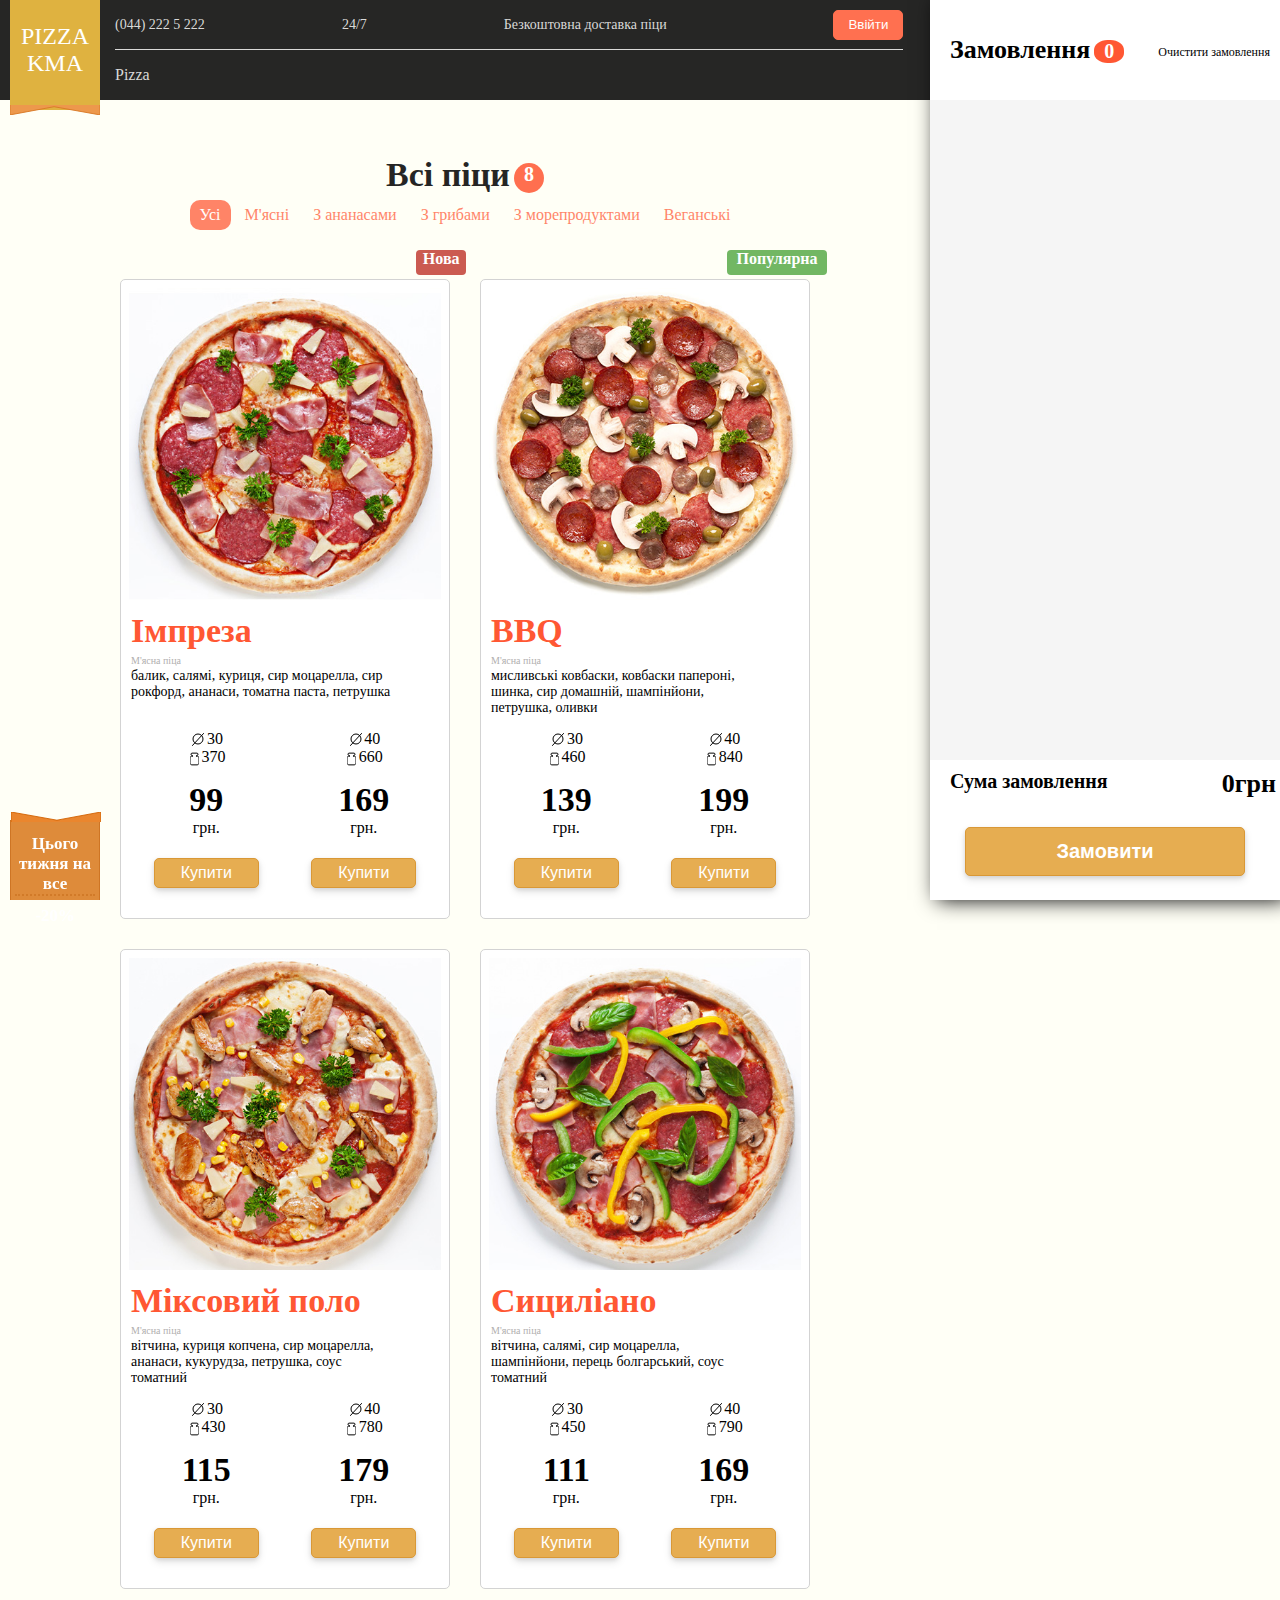
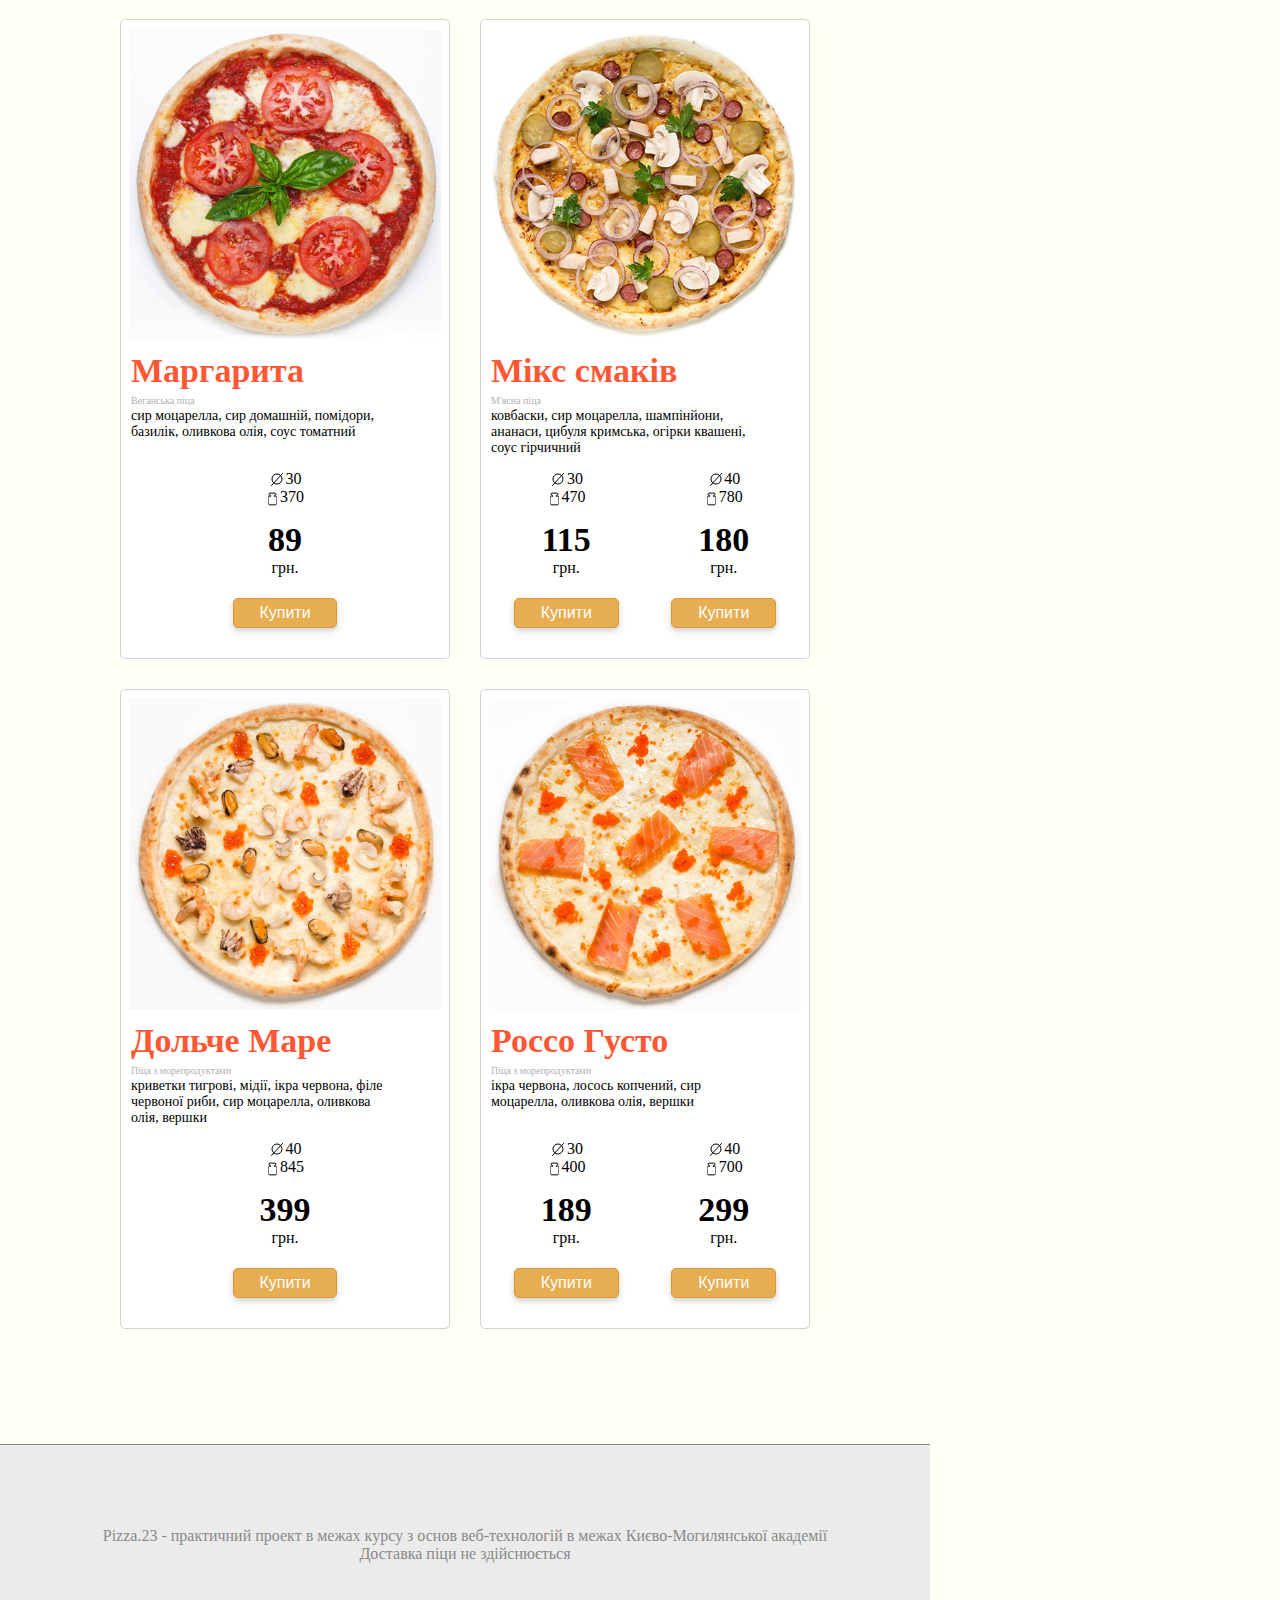
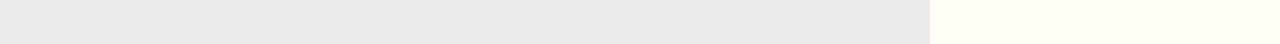
==== Frontend/www/index.html @ df543822 "Fixed few design issues" ====
<!DOCTYPE html>
<html>
<head lang="en">
    <meta charset="UTF-8">
    <meta>
    <title>Pizza</title>
    <link rel="stylesheet" type="text/css" href="main.css">
</head>
<body>
<div class="list">
    <div class="header">
        <div class="delivery-name">
                <span>
                    PIZZA
                </span>
            <span>
                  KMA
                </span>
            <img src="assets/images/discount.svg" class="pizza-hat"/>
        </div>
        <div class="delivery-info">
            <div class="main-info">
            <div class="info-details">
                <span class="phone">
                    (044) 222 5 222
                </span>               
                 <span class="working-hours">24/7</span>
                <span class="delivery-status">
                    Безкоштовна доставка піци
                </span>
            </div>
                <button type="button" class="sign-in">
                        Ввійти
                </button>
            </div>
            <div class="pizza">
                Pizza
            </div>
        </div>
    </div>
    <div class="pizza-filters">
        <span>
            Всі піци<span class="pizzas-amount">8</span>
        </span>
        <div class="filters">
            <span class="all chosen" onclick="filter_pizza(this)">
                Усі
            </span>
            <span class="meat" onclick="filter_pizza(this)">
                М'ясні
            </span>
            <span class="pineapple" onclick="filter_pizza(this)">
                З ананасами
            </span>
            <span class="mushrooms" onclick="filter_pizza(this)">
                З грибами
            </span>
            <span class="seafood" onclick="filter_pizza(this)">
                З морепродуктами
            </span>
            <span class="vegan" onclick="filter_pizza(this)">
                Веганські
            </span>
        </div>
    </div>

    <div class="discount">
        <img src="assets/images/discount.svg" class="discount-hat">
        <div class="advert">
            <span>Цього тижня на все</span>
            <label>-20%</label>
        </div>
    </div>

</div>
<div class="cart">
    <div class="cart-title">
        <span>Замовлення<span>0</span></span>
        <label class="clear-order" onclick="clear_orders()">Очистити замовлення</label>
    </div>
    <div class="order-list">

    </div>
    <div class="buy-section">
        <div class="order-sum">
            <span>Сума замовлення</span>
            <label class="sum">0грн</label>
        </div>
        <div class="order-section">
            <button type="button" class="ordering" onclick="openLink()">
                Замовити
            </button>
        </div>
    </div>
</div>
<script src="script.js"></script>
</body>
</html>
---- Frontend/www/main.css ----
body{
    background-color: #fffff6;
    justify-content: space-between;
    display: flex;
    flex-direction: row;
    font-family: Calibri, serif;
    flex-wrap: wrap;
    box-sizing: border-box;
    margin: 0;
}
.header{
    min-width: 300px;
    position: fixed;
    top:0px;
    left: 0;
    display: flex;
    box-sizing: border-box;
    height: 100px;
    width:calc(100% - 350px);
    background-color: black;
    opacity: 85%;
    z-index:3;
}
.delivery-info{
    display: flex;
    flex-direction: column;
    box-sizing: border-box;
    height: 100%;
    width: 88%;
    padding-left: 15px;
    padding-right: 15px;
}
.delivery-info .sign-in{
    display: flex;
    float:right;
}
.info-details{
    align-items: center;
    display: flex;
    justify-content: space-between;
    width: 70%;
    height: 100%;
    color: lightgrey;
    font-size: 14px;
}
.delivery-name{
    min-width: 90px;
    width: 90px;
    height: 110%;
    background-color: #DAA520;
    margin-left: 10px;
    display: flex;
    flex-direction: column;
    justify-content: center;
}
.delivery-name span{
    justify-content: center;
    display: flex;
    color: white;
    font-size: 24px;
}
.pizza-hat{
    margin:0;
    width: 90px;
    min-width: 90px;
    position:relative;
    bottom:-28px;
    transform: rotate(180deg);
}

.main-info{
    align-items: center;
    justify-content: space-between;
    display: flex;
    width: 100%;
    box-sizing: border-box;
    height:50%;
    border-bottom: 1.5px solid lightgrey ;
}
.sign-in{
    width: 70px;
    height:30px;
    color: white;
    background-color: #FF5733;
    border: 1px solid #FF5733;
    border-radius: 5px;
    display: flex;
    align-items: center;
    justify-content: center;
}
.pizza{
    height: 50%;
    align-items: center;
    display: flex;
    color: lightgrey;
}
.cart{
    display: block;
    box-sizing: border-box;
    height: 100%;
    width: 350px;
    position: fixed;
    top:0;
    right: 0;
    background-color: #f5f5f5;
    z-index: 3;
}
.list{
    min-width: 350px;
    position: absolute;
    top:150px;
    display: flex;
    flex-wrap: wrap;
    justify-content: center;
    box-sizing: border-box;
    width:calc(100% - 350px);
    height: fit-content;
    background-color: #fffff6;
    overflow: visible;
}
.pizza-filters{
    display: flex;
    flex-direction: column;
    box-sizing: border-box;
    height: fit-content;
    width:100%;
    opacity: 85%;
    align-items: center;
    justify-content: center;
    margin-bottom: 30px;
    font-size: 34px;
    font-weight: bold;
}
.pizza-filters span{
    display: flex;
    text-align: center;
    justify-content: center;
    align-items: center;
    margin-top: 6px;
}
.pizza-filters .pizzas-amount{
    margin-left:4px;
    font-size: 20px;
    font-weight: bold;
    color: white;
    background-color: #FF5733;
    border-radius: 50%;
    display: inline-block;
    text-align: center;
    width:30px;
    height: 30px;
}
.filters{
    color: #FF5733;
    align-items: center;
    display: flex;
    flex-wrap: wrap;
    box-sizing: border-box;
    height: 30px;
    width:100%;
    opacity: 85%;
    justify-content: center;
    font-size: 16px;
    font-weight: lighter;
    margin-bottom: 10px;
}
.filters span{
    height: 100%;
    box-sizing: border-box;
    padding: 10px;
    margin-left: 2px;
    margin-right: 2px;
    border-radius:10px;
}
.filters .chosen{
    background-color: #FF5733;
    color:white;
}
.pizza-item{
    margin:15px;
    border-radius: 5px;
    border: 0.5px solid lightgrey;
    display: inline-block;
    box-sizing: border-box;
    min-width: 330px;
    width:330px;
    height: 640px;
    background-color: #ffffff;
    z-index: 1;
    overflow: visible;
}
img{
    width: 95%;
    margin: 2.5%;
}
.name, .pizza-type, .ingredients{
    margin-left: 10px;
}
.name{
    font-weight: bold;
    display: block;
    color:#FF5733;
    font-size: 34px;
}
.pizza-type{
    color:#b1afaf;
    font-size:10px;
}
.ingredients{
    height:52px;
    display: block;
    margin-top: 0;
    font-size:14px;
    width:80%;
}
.size-info{
    margin-top: 10px;
    display: flex;
    justify-content: space-between;
    margin-left: 10%;
    margin-right: 10%;
}
.single{
    justify-content: center;
}
.size-l, .size-s{
    width: 40%;
    height: fit-content;
    display: flex;
    flex-direction: column;
    flex-wrap: wrap;
    justify-content: center;
}
.size-s img, .size-l img{
    width: fit-content;
    display: inline;
}
.size, .weight{
    width: 100%;
    display: flex;
    justify-content: center;
}
.price b{
    margin-top:15px;
    font-size: 34px;
    display: block;
}
.price{
    display: flex;
    justify-content: center;
}
.size-s span, .size-l span{
    display: flex;
    justify-content: center;
}
.size-l button, .size-s button{
    width: 100%;
    background-color: #e6ad51;
    border: 1px solid #d99836;
    border-radius: 5px;
    height: 30px;
    color: white;
    font-size: 16px;
    margin-top:20%;
}
.discount{
    position: fixed;
    width: 90px;
    height: 80px;
    background-color: #DE8B3A;
    left: 10px;
    bottom:0;
    display: flex;
    flex-direction: column;
    padding-left: 4px;
    padding-right: 4px;
    box-sizing: border-box;
    border-right: 1px solid #CE7524;
    border-left: 1px solid #CE7524;
    transition: all 1s ease;
    z-index:2;
}
.order-list{
    height: 360px;
    overflow-x: hidden;
    overflow-y: auto;

}
.discount:hover{
    height: 120px;
}
.discount-hat{
    width: 90px;
    position:relative;
    bottom:10px;
    left:-6.5px;
}
.discount span{
    border-bottom: 2px dotted #D17A28;
}
.discount .advert{
    text-align: center;
    display: flex;
    flex-direction: column;
    color: white;
    font-size: 17px;
    font-weight: bold;
}
.discount label{
    margin-top:10px;
}
.cart{
    box-sizing: border-box;
    box-shadow: 7px 0 20px black;
}
.cart-title{
    background-color: white;
    display: flex;
    align-items: center;
    height: 100px;
    font-size: 12px;
}
.cart .cart-title span{
    font-size:26px;
    font-weight: bold;
    margin-left: 20px;
}
.cart .cart-title span span{
    margin-left:4px;
    font-size: 20px;
    font-weight: bold;
    color: white;
    background-color: #FF5733;
    border-radius: 45%;
    display: inline-block;
    text-align: center;
    width:30px;
}
.cart .cart-title .clear-order{
    padding-top: 5px;
    padding-right: 10px;
    position: absolute;
    right:0;
}
.clear-order:hover{
    text-decoration: underline;
    color: blue;
    cursor: pointer;
}
.meat:hover, .pineapple:hover, .mushrooms:hover, .seafood:hover, .vegan:hover, .all:hover{
    cursor: pointer;
    text-decoration: underline;
}
.size-l button:hover, .size-s button:hover{
   background-color:  #a67932;
    border: 1px solid #a67932;
    cursor: pointer;
}
.ordering:hover{
    background-color:  #a67932;
    border: 1px solid #a67932;
    cursor: pointer;

}
.ordered-item{
    display: flex;
    flex-direction: row;
    height:120px;
    border-bottom: 1px solid lightgrey;
    box-sizing: border-box;
    padding-top: 10px;
    padding-bottom: 10px;
    padding-left: 10px;
}

.details{
    display: inline;
    width: 80%;
    height: 80%;
}
.order-info{
    margin-top: 15px;
    width: 30%;
    display: flex;
    justify-content: space-between;
}
.pizza-name{
    height:30%;
    display: block;
    font-size: 24px;
    color:#FF5733;
}
.ordered-item .details .size, .ordered-item .details .weight{
    display: inline;
}
.ordered-item img{
    margin: 0;
    width: 10px;
}
.control-panel{
    font-weight: bold;
    margin-top: 5px;
    height:45%;
    display: flex;
    align-items: center;
    justify-content: space-between;
}
.amount-control{
    display: flex;
    align-items: center;
}
.control-panel button{
    width: 30px;
    height: 30px;
    border-radius: 50%;
    color: white;
    font-weight: bold;
}
.control-panel .plus{
    margin-left: 7px;
    background-color: #22BA46;
    border: 1px solid #22BA46;
}
.control-panel .plus:hover{
    background-color: #21A340;
    cursor: pointer;
}
.control-panel .minus{
    margin-right: 7px;
    background-color:#DB2828;
    border: 1px solid #DB2828;
}
.disabled{
    opacity: 0.8;
    pointer-events: none;
}
.control-panel .minus:hover{
    background-color: #BF2728;
    cursor: pointer;

}
.control-panel .delete{
    color: #FF5733;
    background-color: #e3e3e3;
    border: 1px solid #e3e3e3;
}
.control-panel .delete:hover{
     background-color: #CFCFD0;
    cursor: pointer;
}

.order-picture{
    display: flex;
    align-items: center;
    width: 74px;
}
.order-picture img{
    position: relative;
    right:-50%;
    width:130%;
}
.buy-section{
    width: 100%;
    height: 140px;
    position: absolute;
    bottom: 0;
    background-color: white;
    display: flex;
    flex-direction: column;
}
.cart .order-sum span{
    font-size:20px;
    font-weight: bold;
    margin-left: 20px;
}
.cart .buy-section .sum{
    padding-top: 5px;
    position: absolute;
    right:0;
    padding-right: 4px;
    font-size: 26px;
    font-weight: bold;
}
.order-sum{
    height: 30%;
    display: flex;
    align-items: center;
}
.cart .buy-section .order-section{
    height: 70%;
    display: flex;
    justify-content: center;
    align-items: center;
}
.ordering{
    color: white;
    font-weight: bold;
    font-size: 20px;
    width: 80%;
    height: 50%;
    border-radius: 5px;
    background-color: #e6ad51;
    border: 1px solid #d99836;
}
@media(max-width: 800px) {
    .delivery-info .main-info .info-details .working-hours{
        display: none;
    }
    .sign-in{
        float: left;
    }

}
@media(max-width: 1000px) {
    .delivery-info .main-info .info-details .delivery-status{
        display: none;
    }
}
.new{
    height: 25px;
    width: 50px;
    position: relative;
    left: 90%;
    bottom: 100%;
    background-color: #cb5b51;
    color: white;
    font-weight: bold;
    font-size: 16px;
    border-radius: 4px;
    display: flex;
    justify-content: center;
}
.popular{
    height: 25px;
    width: 100px;
    position: relative;
    right: -75%;
    top: -100%;
    background-color: #72b763;
    color: white;
    font-weight: bold;
    font-size: 16px;
    border-radius: 4px;
    display: flex;
    justify-content: center;
}
.footer{
    color: #898989;
    position: relative;
    left: 0;
    bottom: 0;
    width: 100%;
    display: flex;
    flex-direction: column;
    box-sizing: border-box;
    justify-content: center;
    text-align: center;
    height: 200px;
    margin-top:100px;
    background-color: #ebebeb;
    border-top: 1px solid #898989;
}
.footer span{
    display: block;
}
@media(max-width: 730px) {

    .ordered-item .details .size{
        width: 50px;
    }
    .body{
        display: none;
    }
    .cart{
        position: relative;
        bottom: 0;
        width: 100%;
        margin-left: 0;
        min-width: 350px;
        z-index: 1;
        box-shadow: none;
        margin-top: 100px;
    }

    .header{
        width: 100%;
    }

    .list{
        justify-content: center;
        position: absolute;
        width: 100%;
        top: 800px;
    }
    .buy-section{
        position: relative;
        bottom:0;
    }

}
button {
    box-shadow: 0 4px 8px rgba(0,0,0,0.1), 0 2px 4px rgba(0,0,0,0.1);
    border: none;
    border-radius: 4px;
    transition: all 0.3s ease;
}

button:hover {
    box-shadow: 0 8px 16px rgba(0,0,0,0.2), 0 4px 8px rgba(0,0,0,0.2);
    transform: translateY(-2px);
}
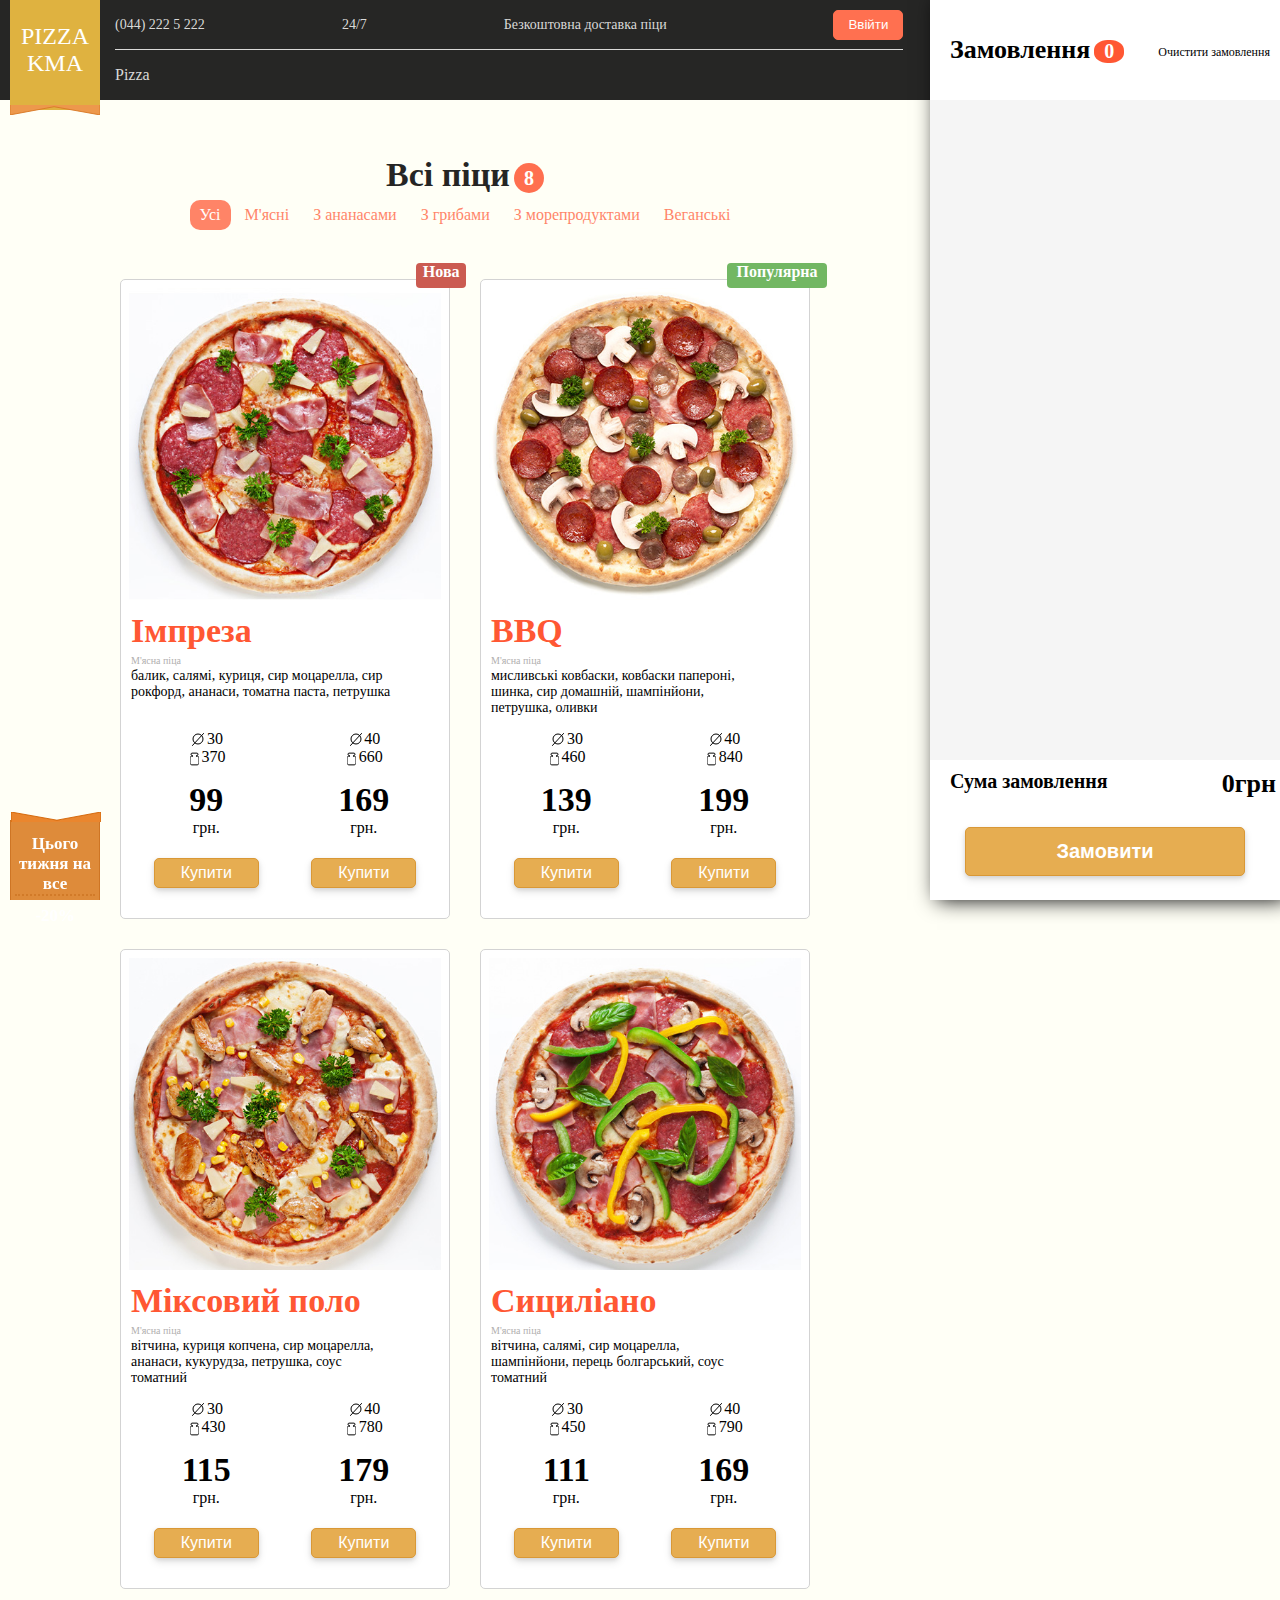
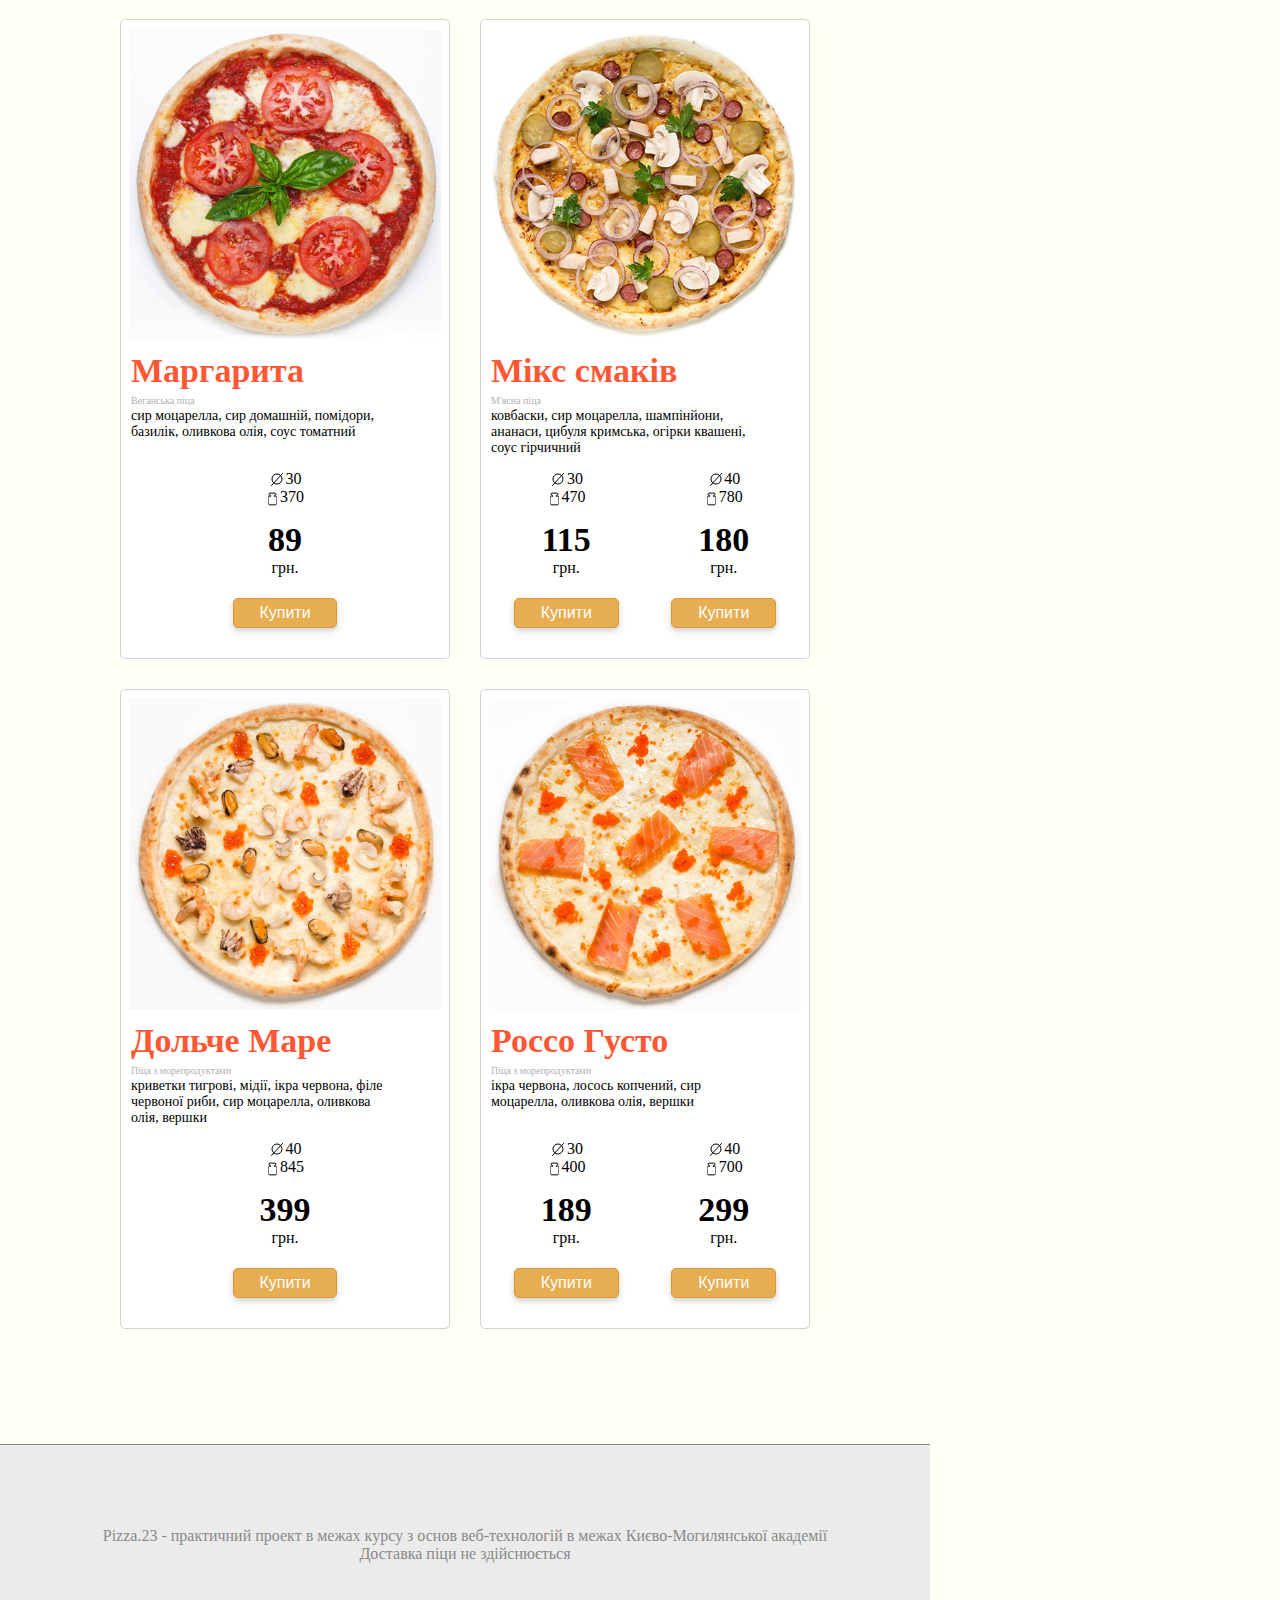
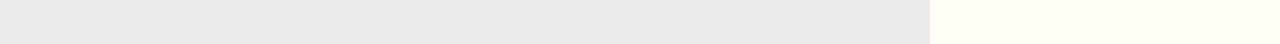
==== commit a8f8dd71: "Trying to split into separate files" ====
--- a/Frontend/www/index.html
+++ b/Frontend/www/index.html
@@ -93,6 +93,6 @@
         </div>
     </div>
 </div>
-<script src="script.js"></script>
+<script src="assets/js/script.js"></script>
 </body>
 </html>
--- a/Frontend/www/main.css
+++ b/Frontend/www/main.css
@@ -18,7 +18,7 @@
     height: 100px;
     width:calc(100% - 350px);
     background-color: black;
-    opacity: 85%;
+    opacity: 85%;/* This makes the top bar semi-transparent */
     z-index:3;
 }
 .delivery-info{
@@ -139,15 +139,17 @@
     margin-top: 6px;
 }
 .pizza-filters .pizzas-amount{
-    margin-left:4px;
+    margin-left: 4px;
     font-size: 20px;
     font-weight: bold;
     color: white;
     background-color: #FF5733;
     border-radius: 50%;
-    display: inline-block;
+    display: inline-flex;
+    justify-content: center;
+    align-items: center;
     text-align: center;
-    width:30px;
+    width: 30px;
     height: 30px;
 }
 .filters{
@@ -521,7 +523,7 @@
     width: 50px;
     position: relative;
     left: 90%;
-    bottom: 100%;
+    bottom: 98%;
     background-color: #cb5b51;
     color: white;
     font-weight: bold;
@@ -529,13 +531,14 @@
     border-radius: 4px;
     display: flex;
     justify-content: center;
+    z-index: 1;
 }
 .popular{
     height: 25px;
     width: 100px;
     position: relative;
     right: -75%;
-    top: -100%;
+    top: -98%;
     background-color: #72b763;
     color: white;
     font-weight: bold;
@@ -543,6 +546,7 @@
     border-radius: 4px;
     display: flex;
     justify-content: center;
+    z-index: 1;
 }
 .footer{
     color: #898989;
@@ -563,6 +567,7 @@
 .footer span{
     display: block;
 }
+
 @media(max-width: 730px) {
 
     .ordered-item .details .size{
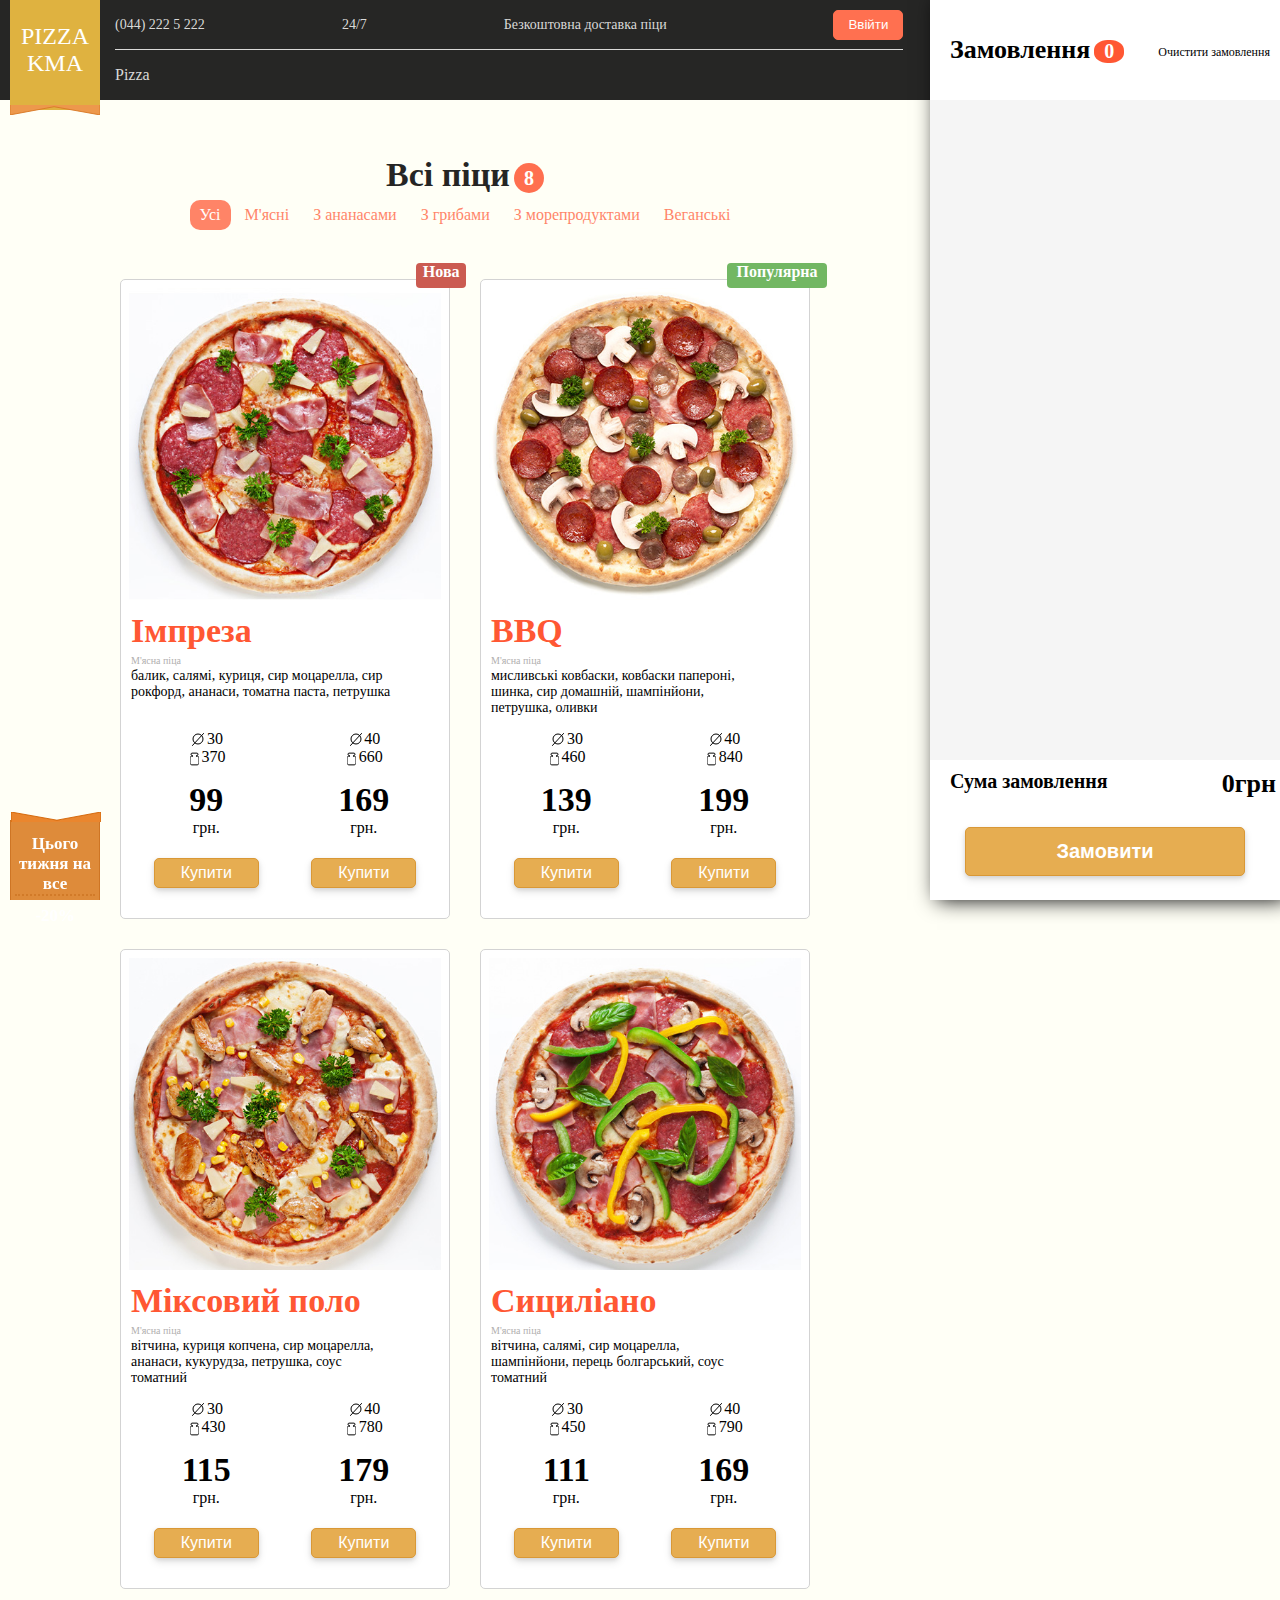
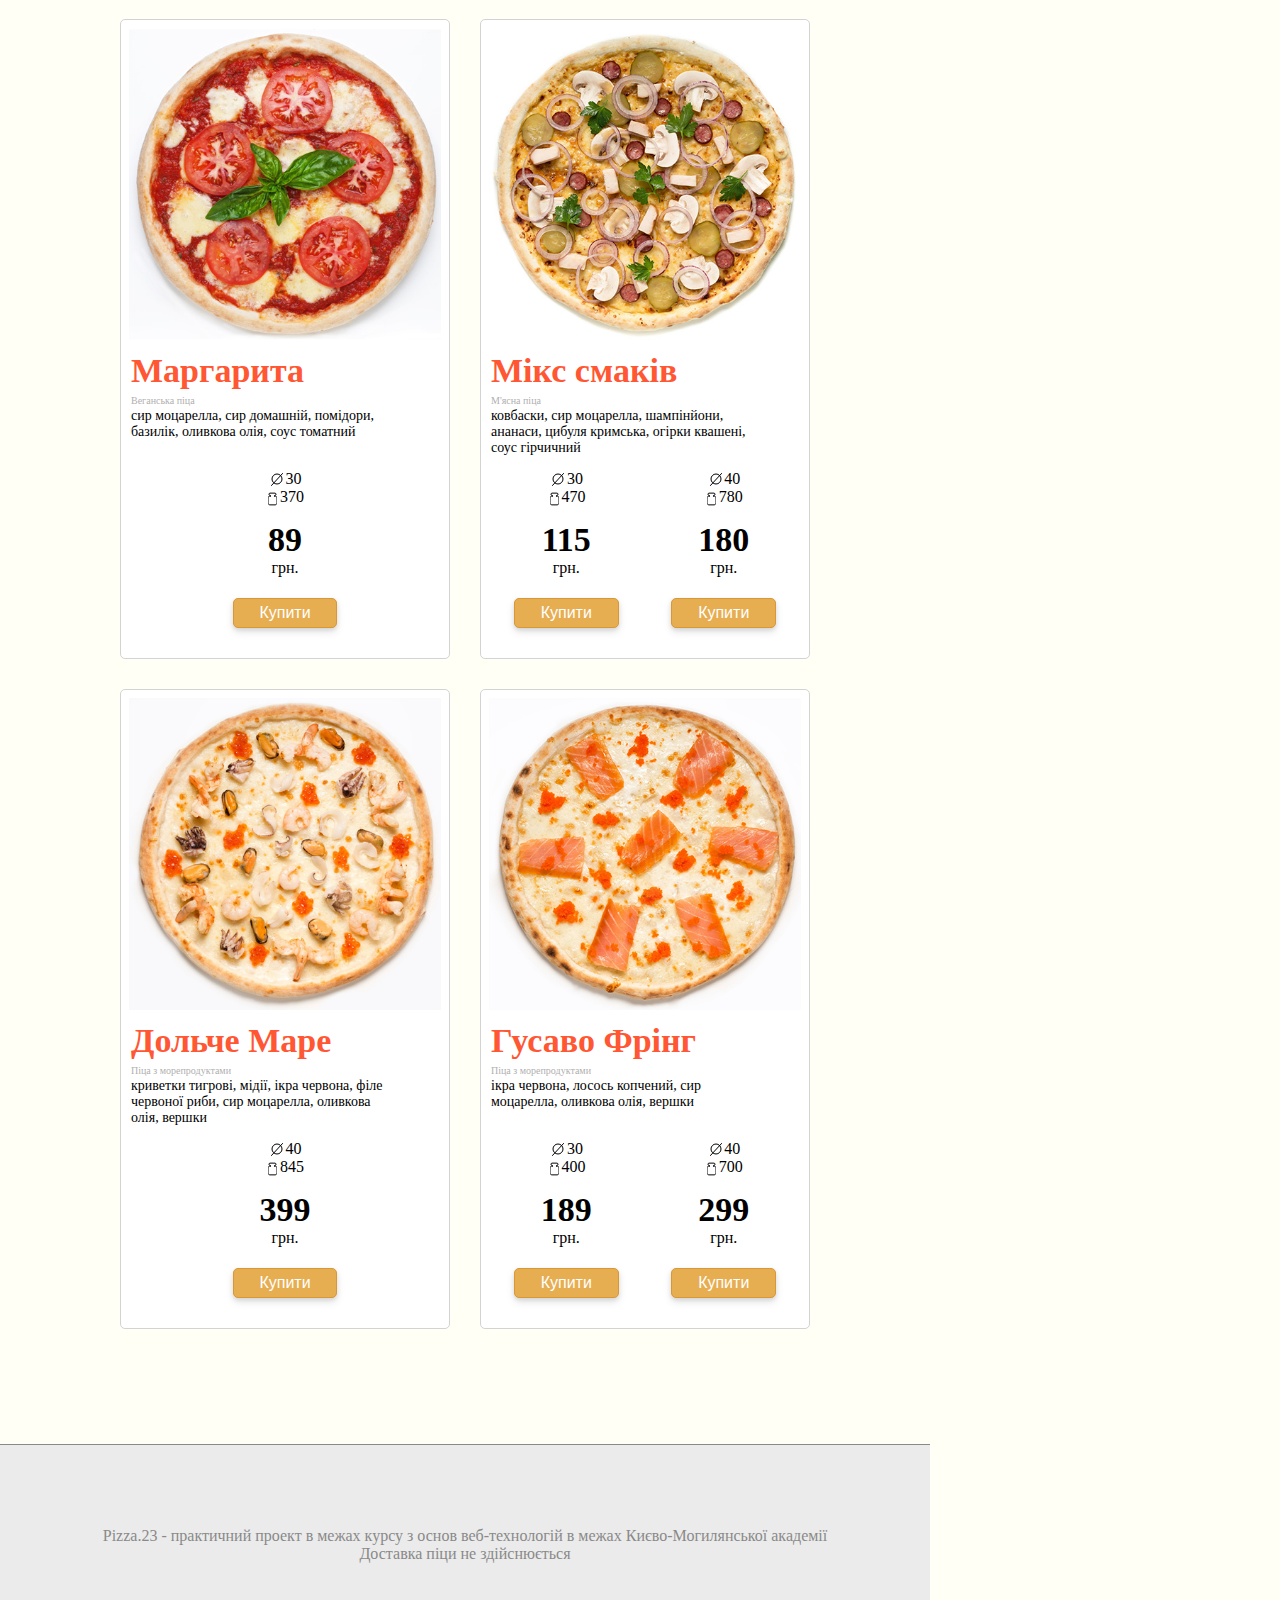
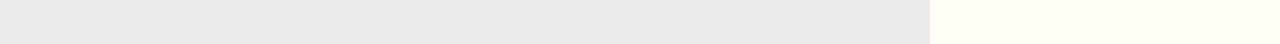
==== commit 5584633b: "Extracted pizza_info into separate file" ====
--- a/Frontend/www/index.html
+++ b/Frontend/www/index.html
@@ -93,6 +93,6 @@
         </div>
     </div>
 </div>
-<script src="assets/js/script.js"></script>
+<script type="module" src="assets/js/script.js"></script>
 </body>
 </html>
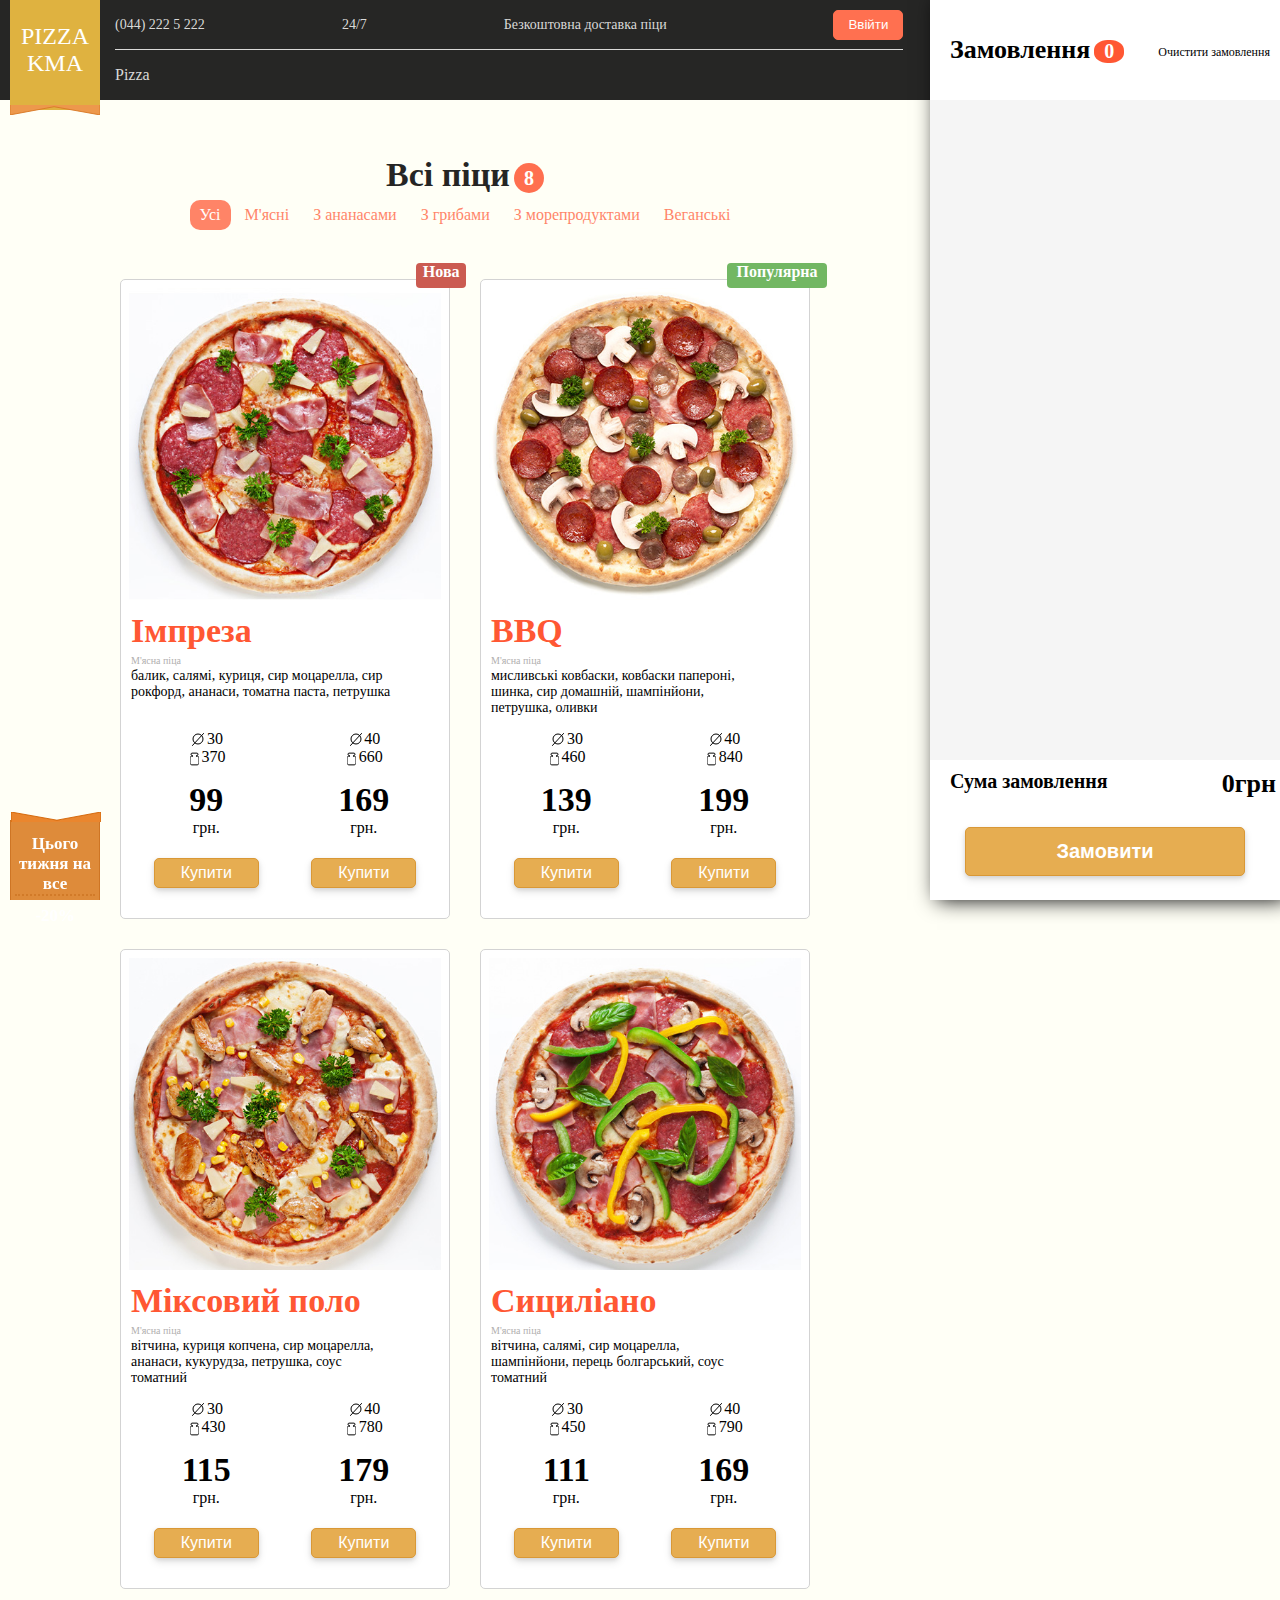
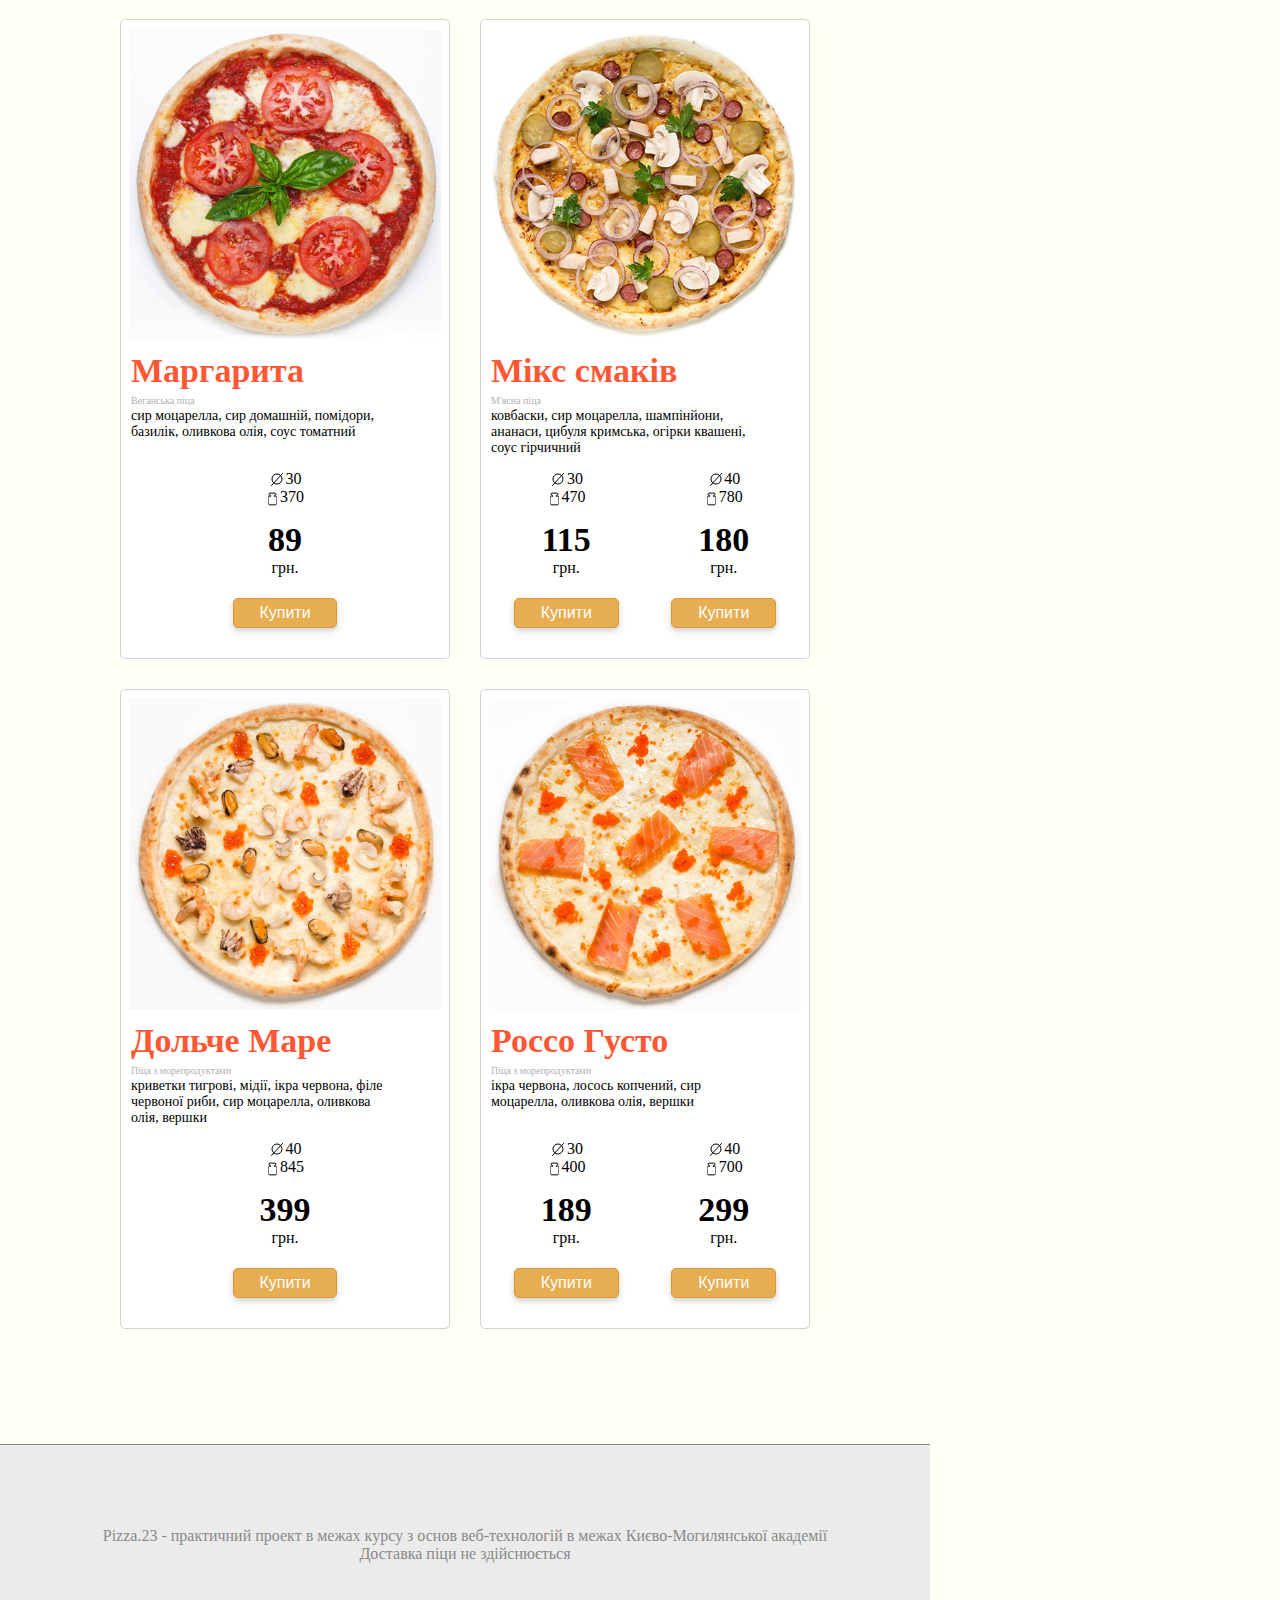
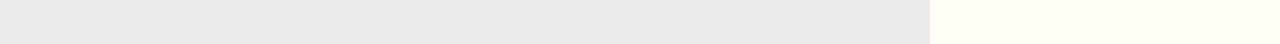
==== commit 976f4f55: "Removed separate files extraction" ====
--- a/Frontend/www/index.html
+++ b/Frontend/www/index.html
@@ -93,6 +93,6 @@
         </div>
     </div>
 </div>
-<script type="module" src="assets/js/script.js"></script>
+<script src="assets/js/script.js"></script>
 </body>
 </html>
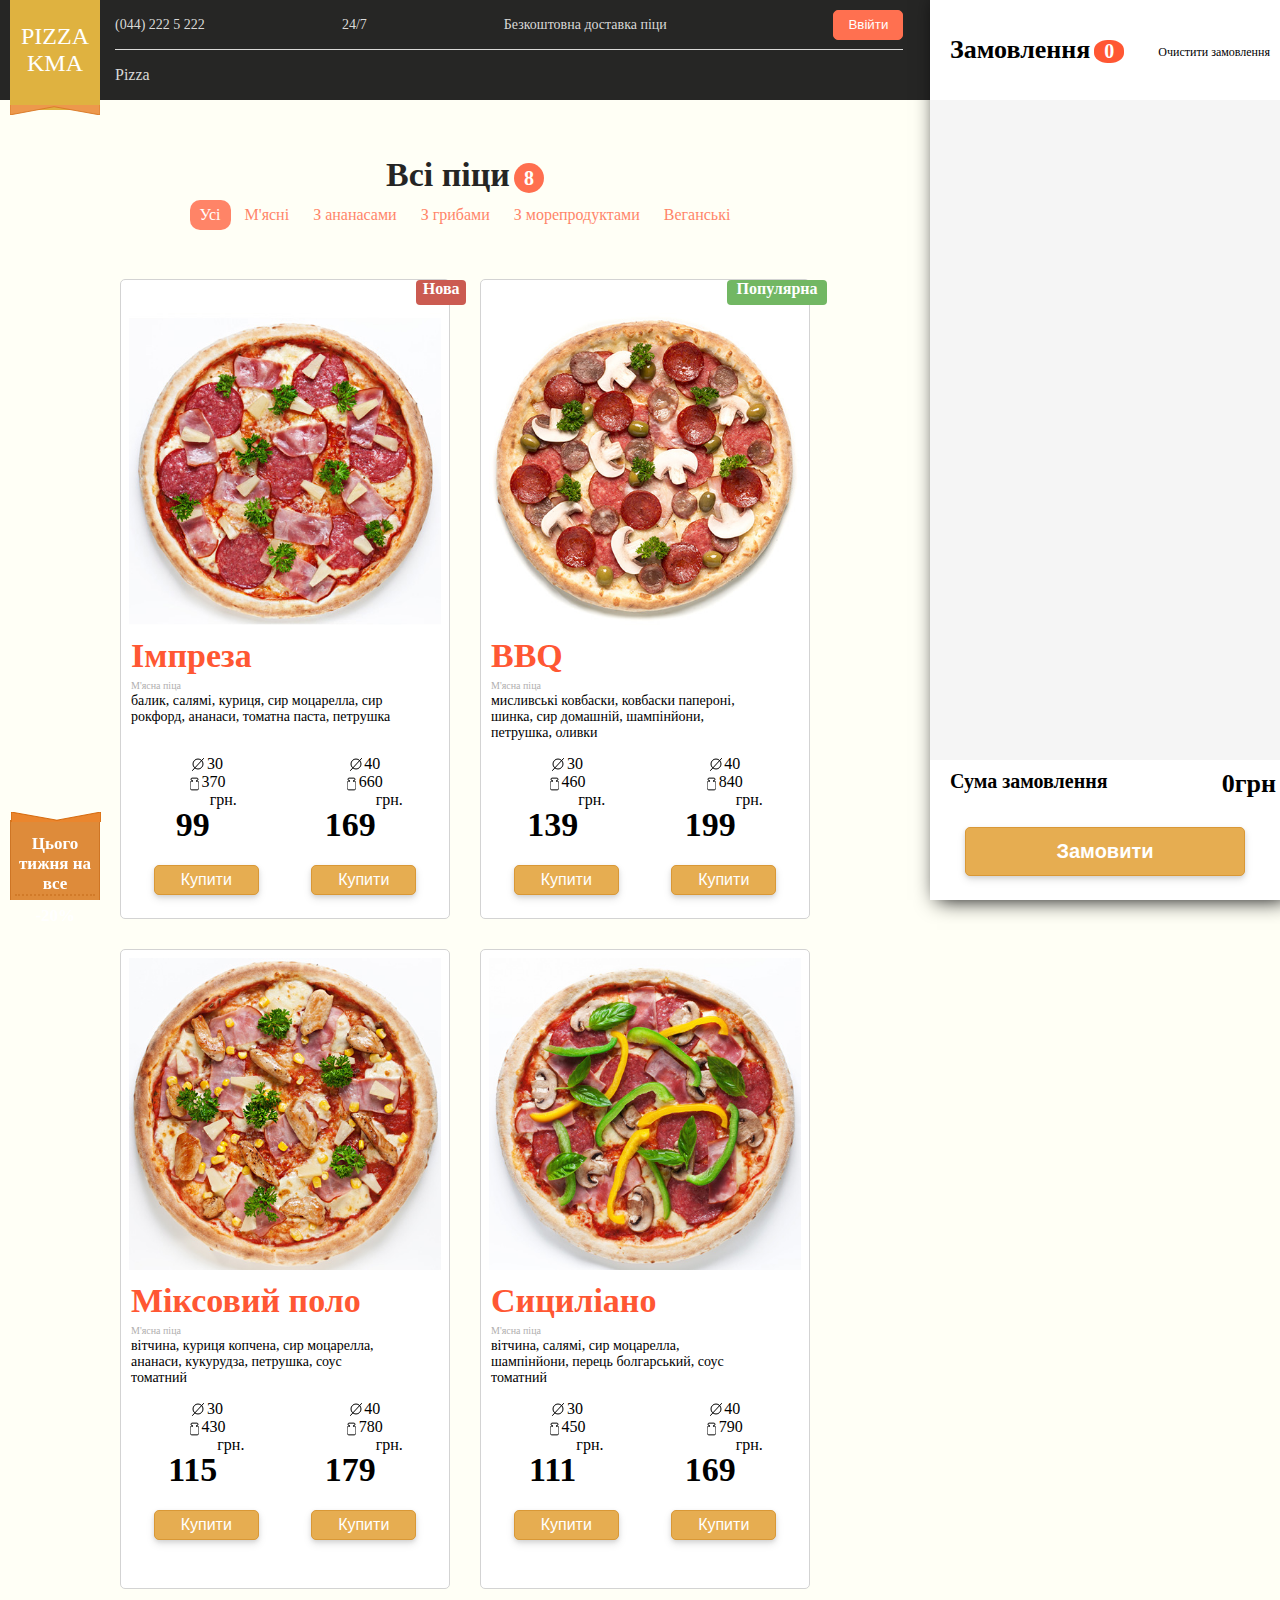
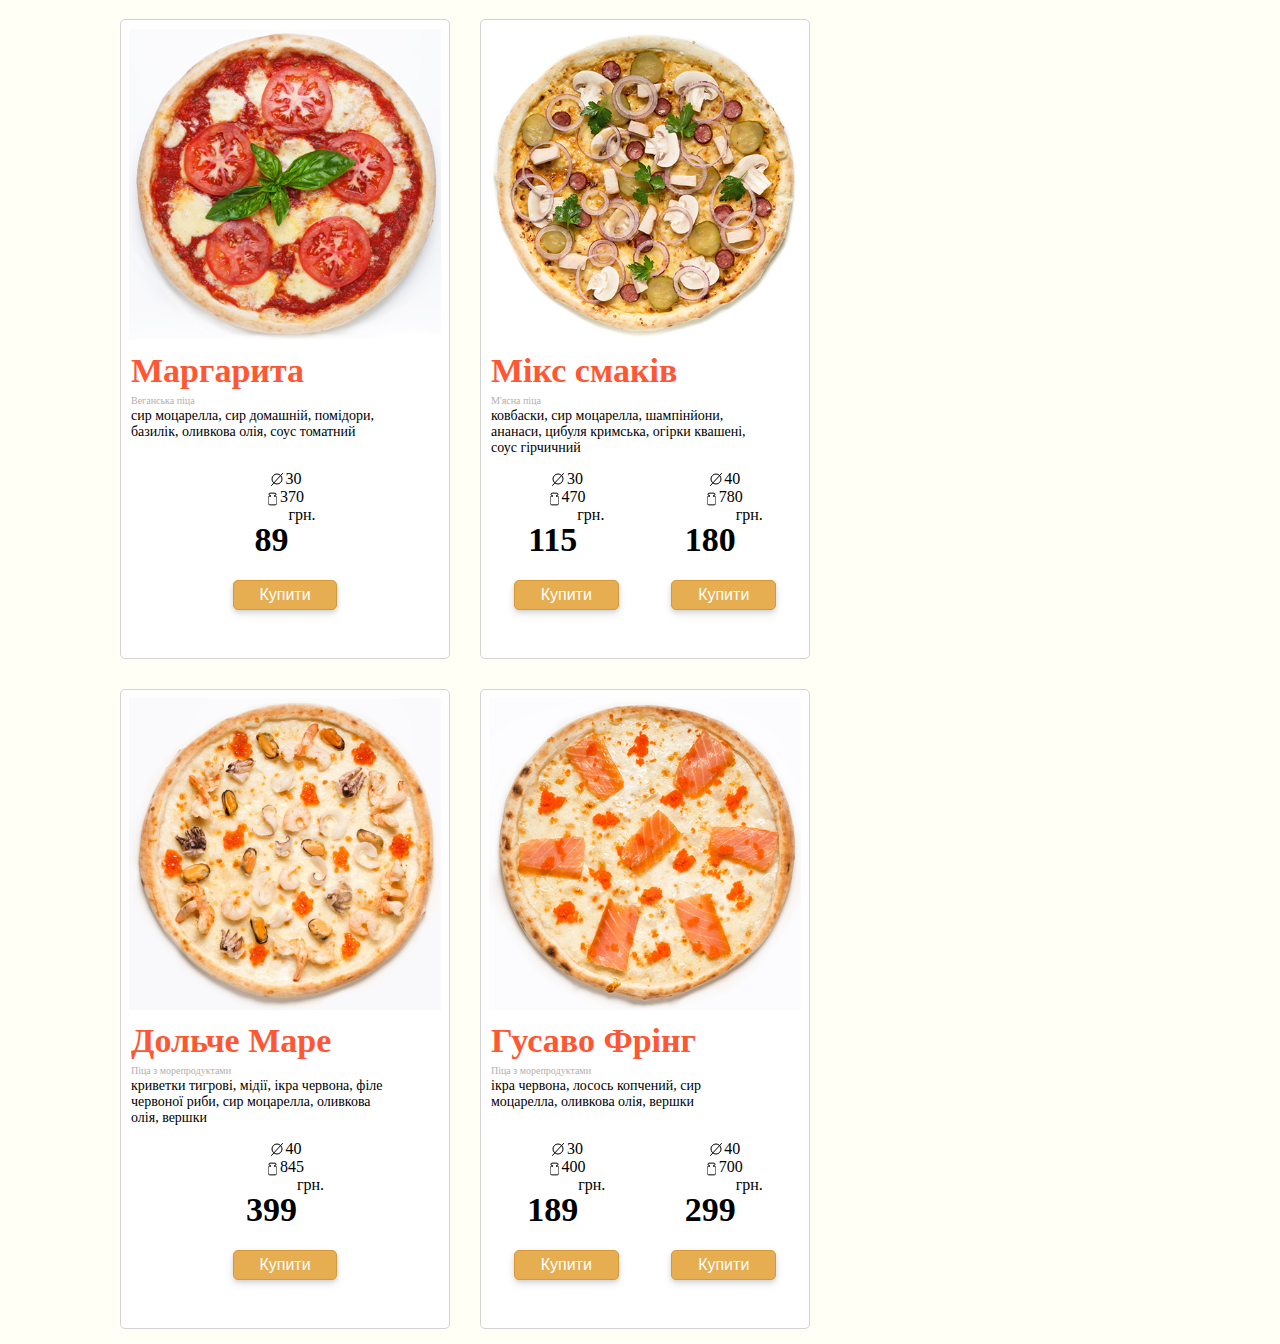
==== commit 4a3c8373: "Bonus task" ====
--- a/Frontend/www/index.html
+++ b/Frontend/www/index.html
@@ -5,6 +5,11 @@
     <meta>
     <title>Pizza</title>
     <link rel="stylesheet" type="text/css" href="main.css">
+    <!-- Add this to your head section -->
+<link href="https://cdn.webdatarocks.com/latest/webdatarocks.min.css" rel="stylesheet" />
+<script src="https://cdn.webdatarocks.com/latest/webdatarocks.toolbar.min.js"></script>
+<script src="https://cdn.webdatarocks.com/latest/webdatarocks.js"></script>
+
 </head>
 <body>
 <div class="list">
--- a/Frontend/www/main.css
+++ b/Frontend/www/main.css
@@ -1,5 +1,5 @@
 body{
-    background-color: #fffff6;
+    background-color: #fffff5;
     justify-content: space-between;
     display: flex;
     flex-direction: row;
@@ -18,7 +18,7 @@
     height: 100px;
     width:calc(100% - 350px);
     background-color: black;
-    opacity: 85%;/* This makes the top bar semi-transparent */
+    opacity: 85%;
     z-index:3;
 }
 .delivery-info{
@@ -283,7 +283,7 @@
     z-index:2;
 }
 .order-list{
-    height: 360px;
+    height: 80%;
     overflow-x: hidden;
     overflow-y: auto;
 
@@ -567,7 +567,6 @@
 .footer span{
     display: block;
 }
-
 @media(max-width: 730px) {
 
     .ordered-item .details .size{
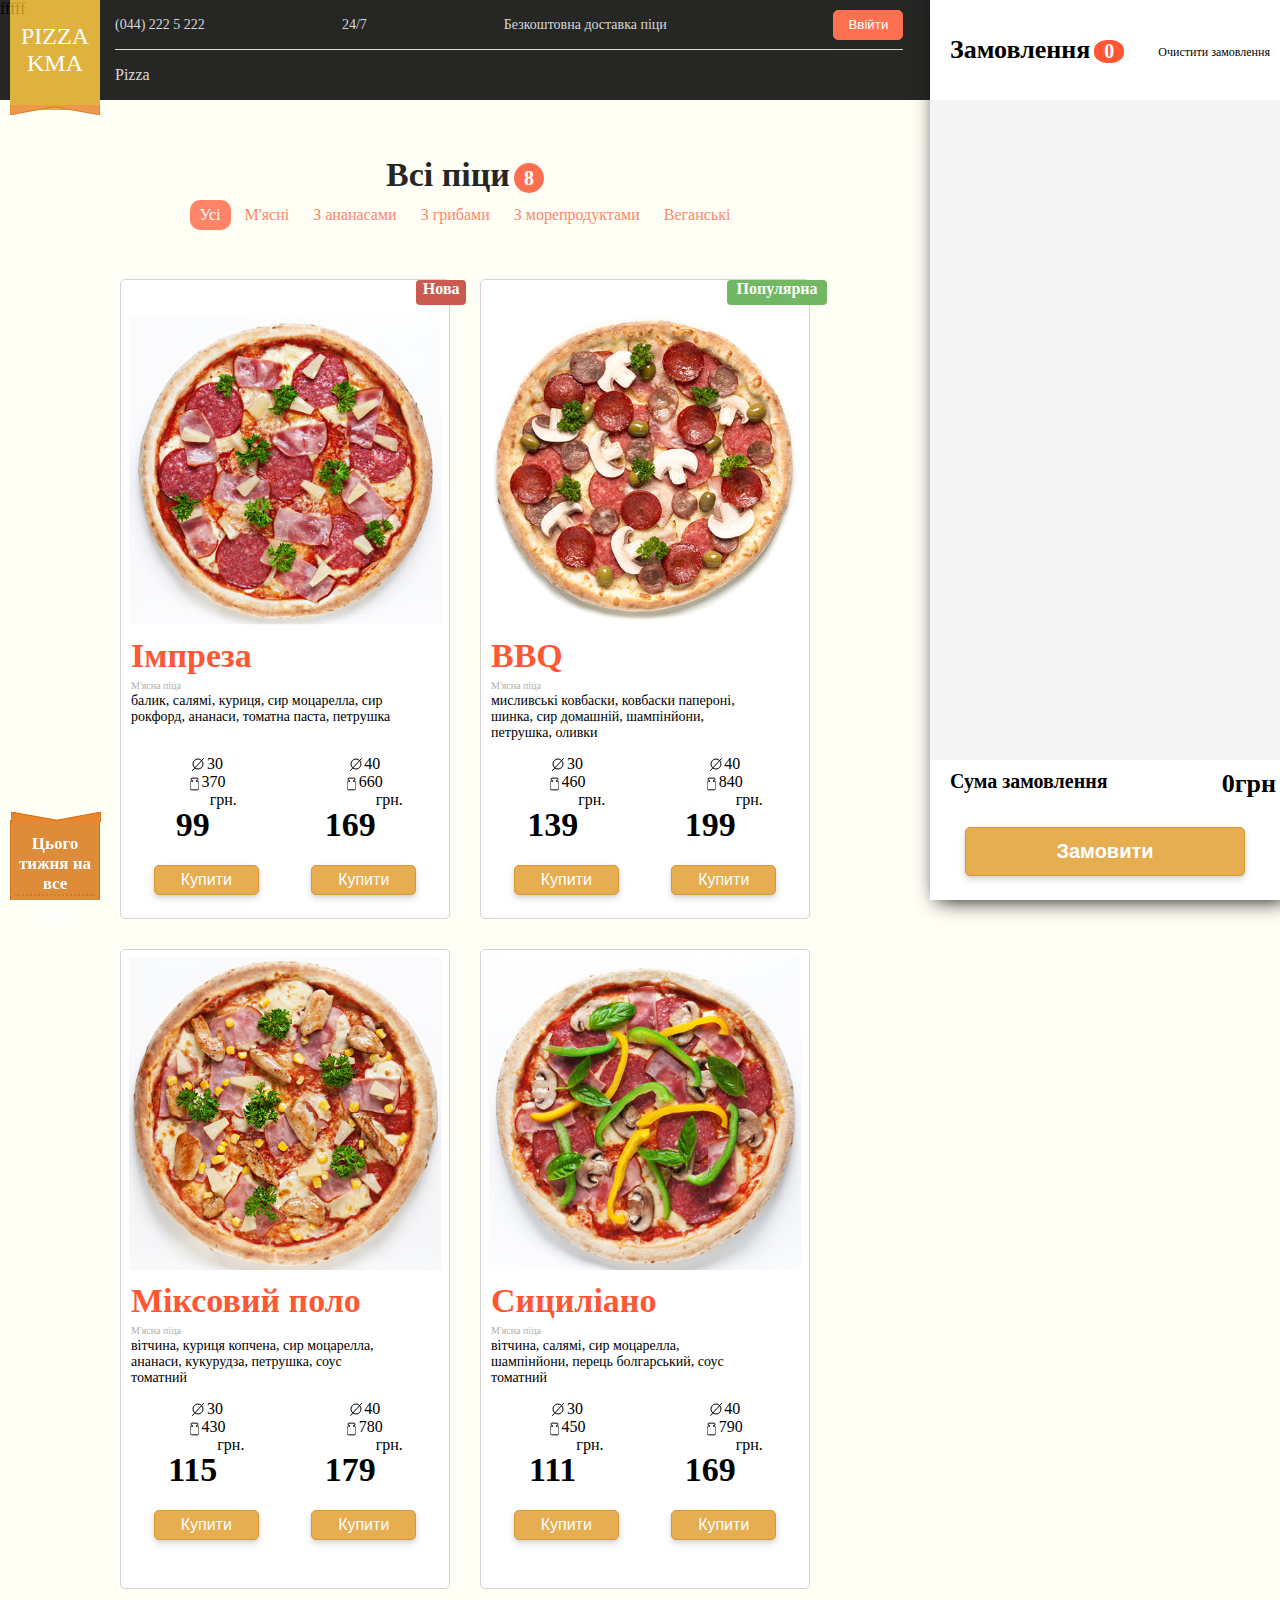
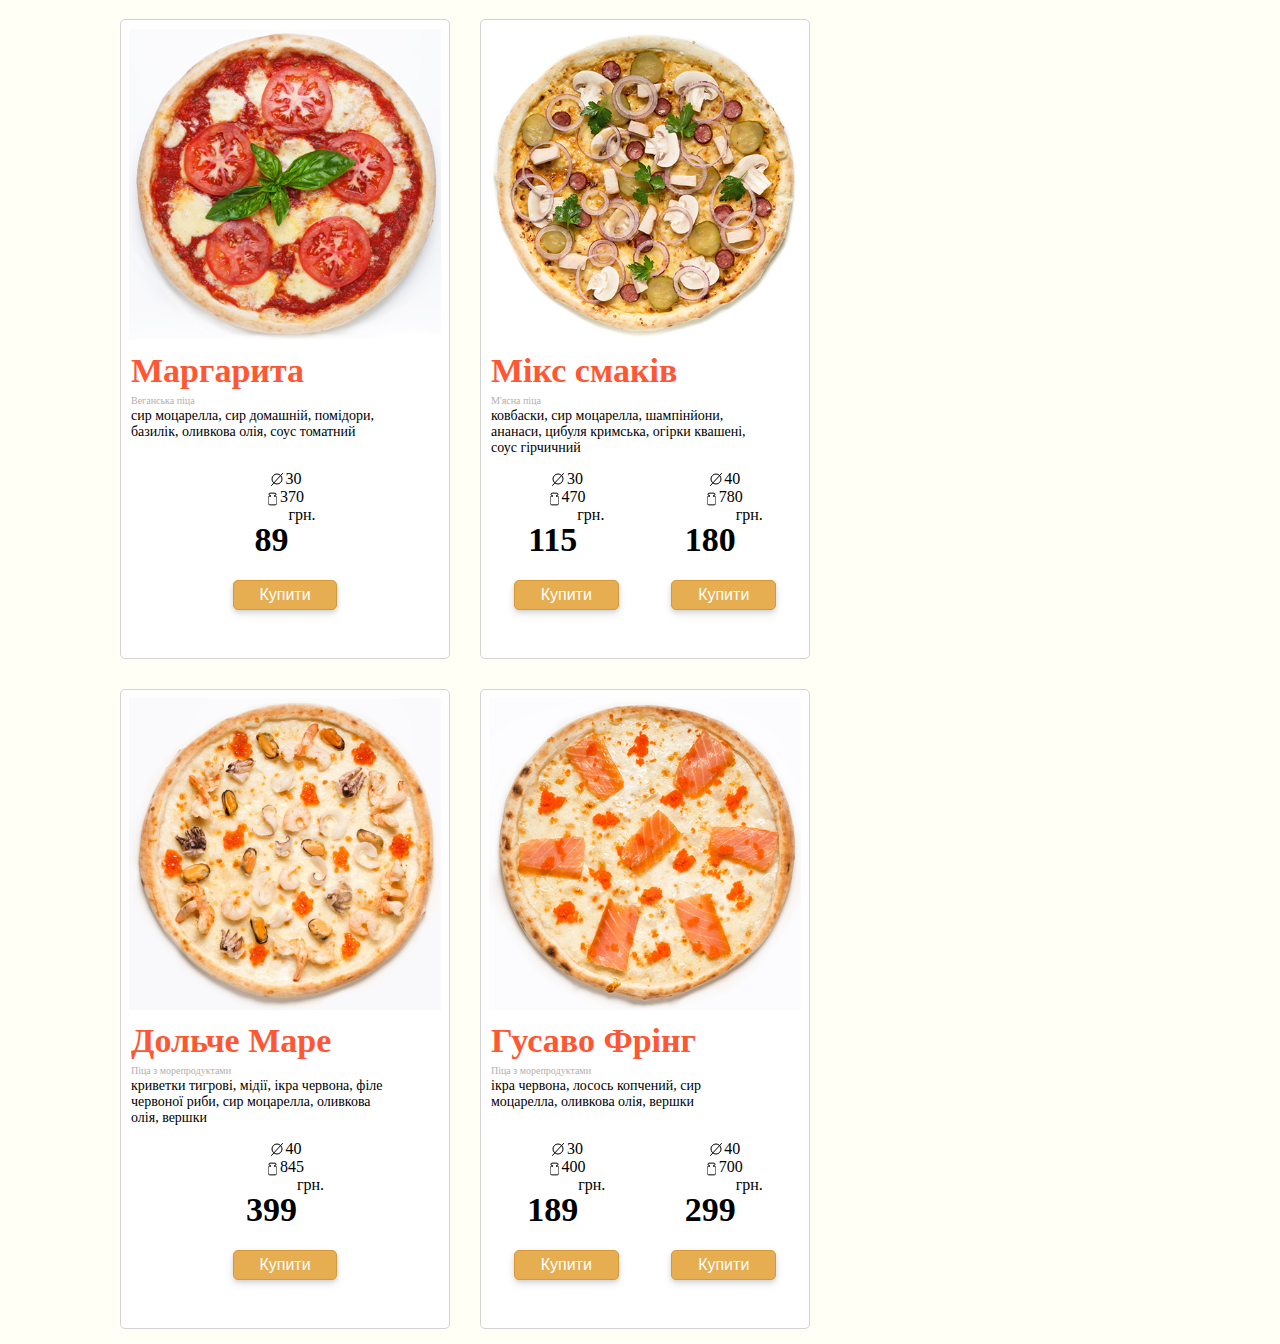
==== commit ebee64a4: "df" ====
--- a/Frontend/www/index.html
+++ b/Frontend/www/index.html
@@ -4,7 +4,7 @@
     <meta charset="UTF-8">
     <meta>
     <title>Pizza</title>
-    <link rel="stylesheet" type="text/css" href="main.css">
+    <link rel="stylesheet" type="text/css" href="main.css">fffff
     <!-- Add this to your head section -->
 <link href="https://cdn.webdatarocks.com/latest/webdatarocks.min.css" rel="stylesheet" />
 <script src="https://cdn.webdatarocks.com/latest/webdatarocks.toolbar.min.js"></script>
--- a/Frontend/www/main.css
+++ b/Frontend/www/main.css
@@ -612,4 +612,4 @@
 button:hover {
     box-shadow: 0 8px 16px rgba(0,0,0,0.2), 0 4px 8px rgba(0,0,0,0.2);
     transform: translateY(-2px);
-}
+}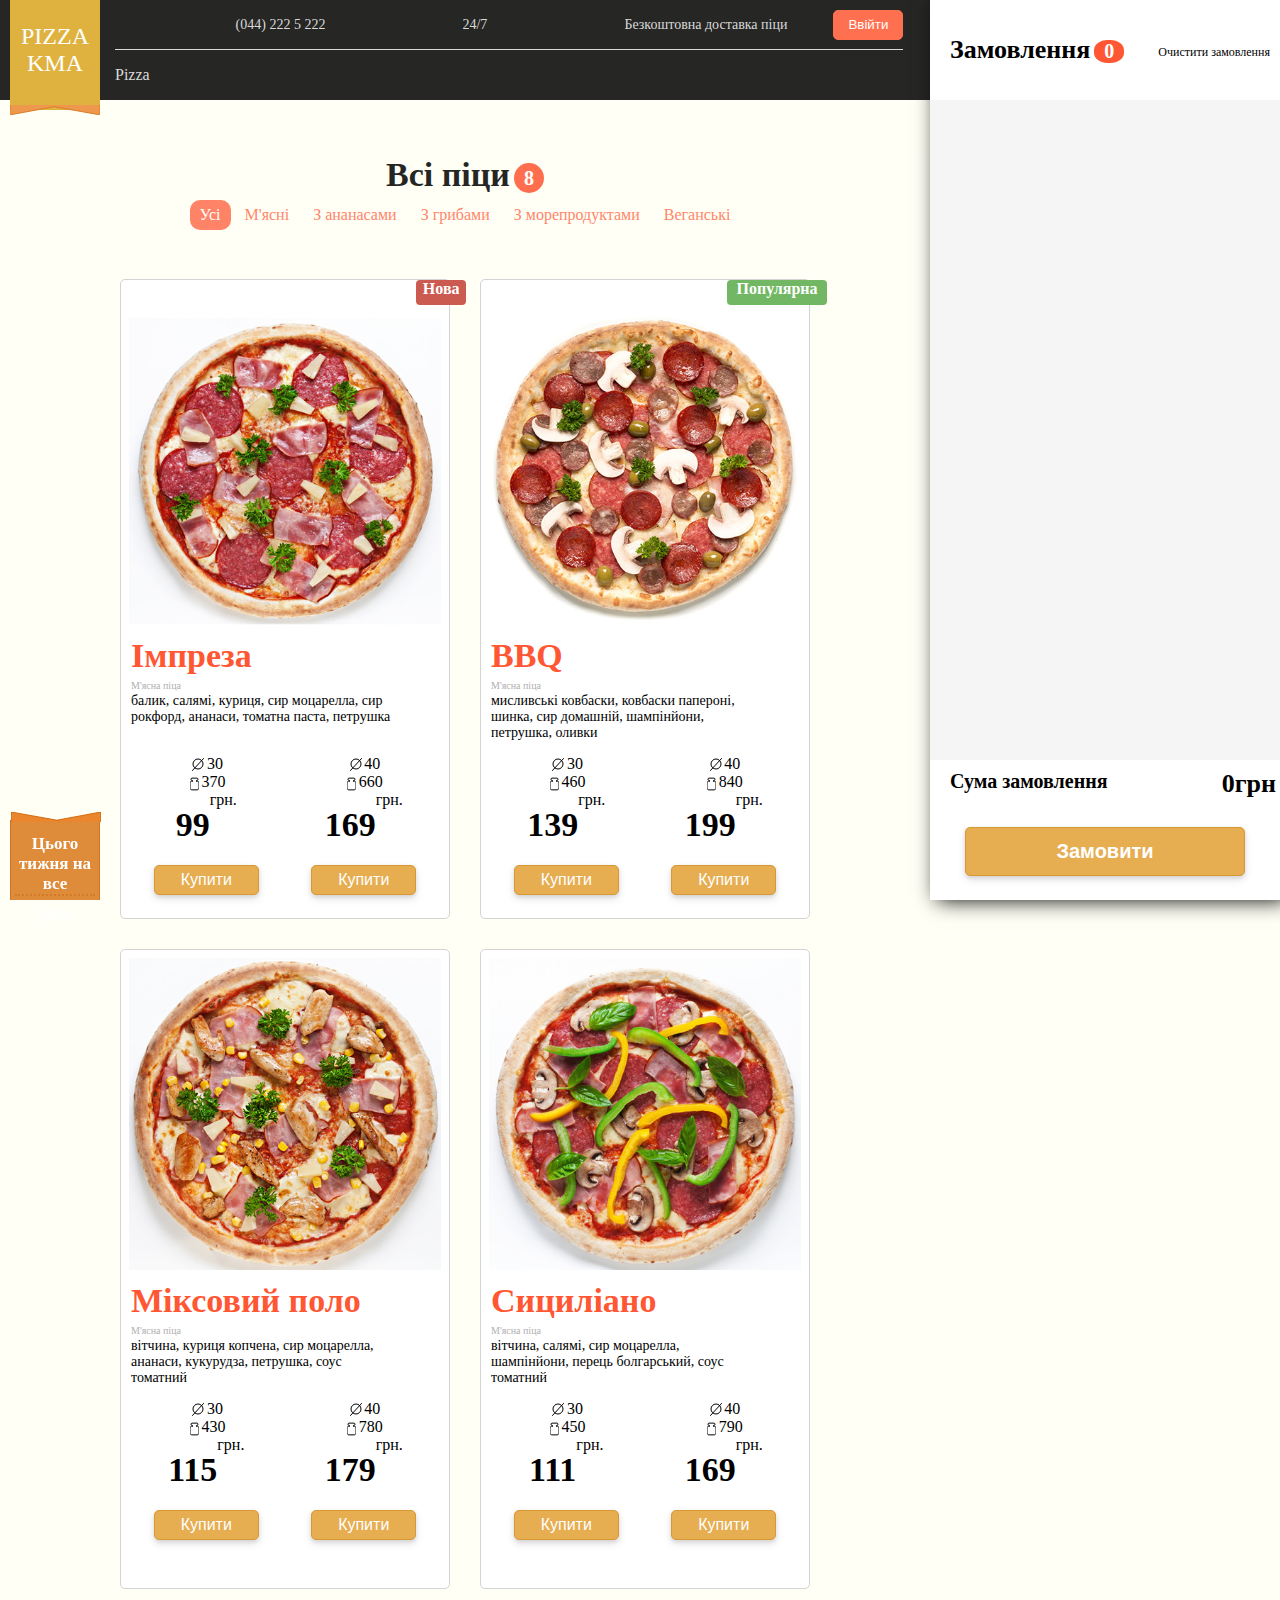
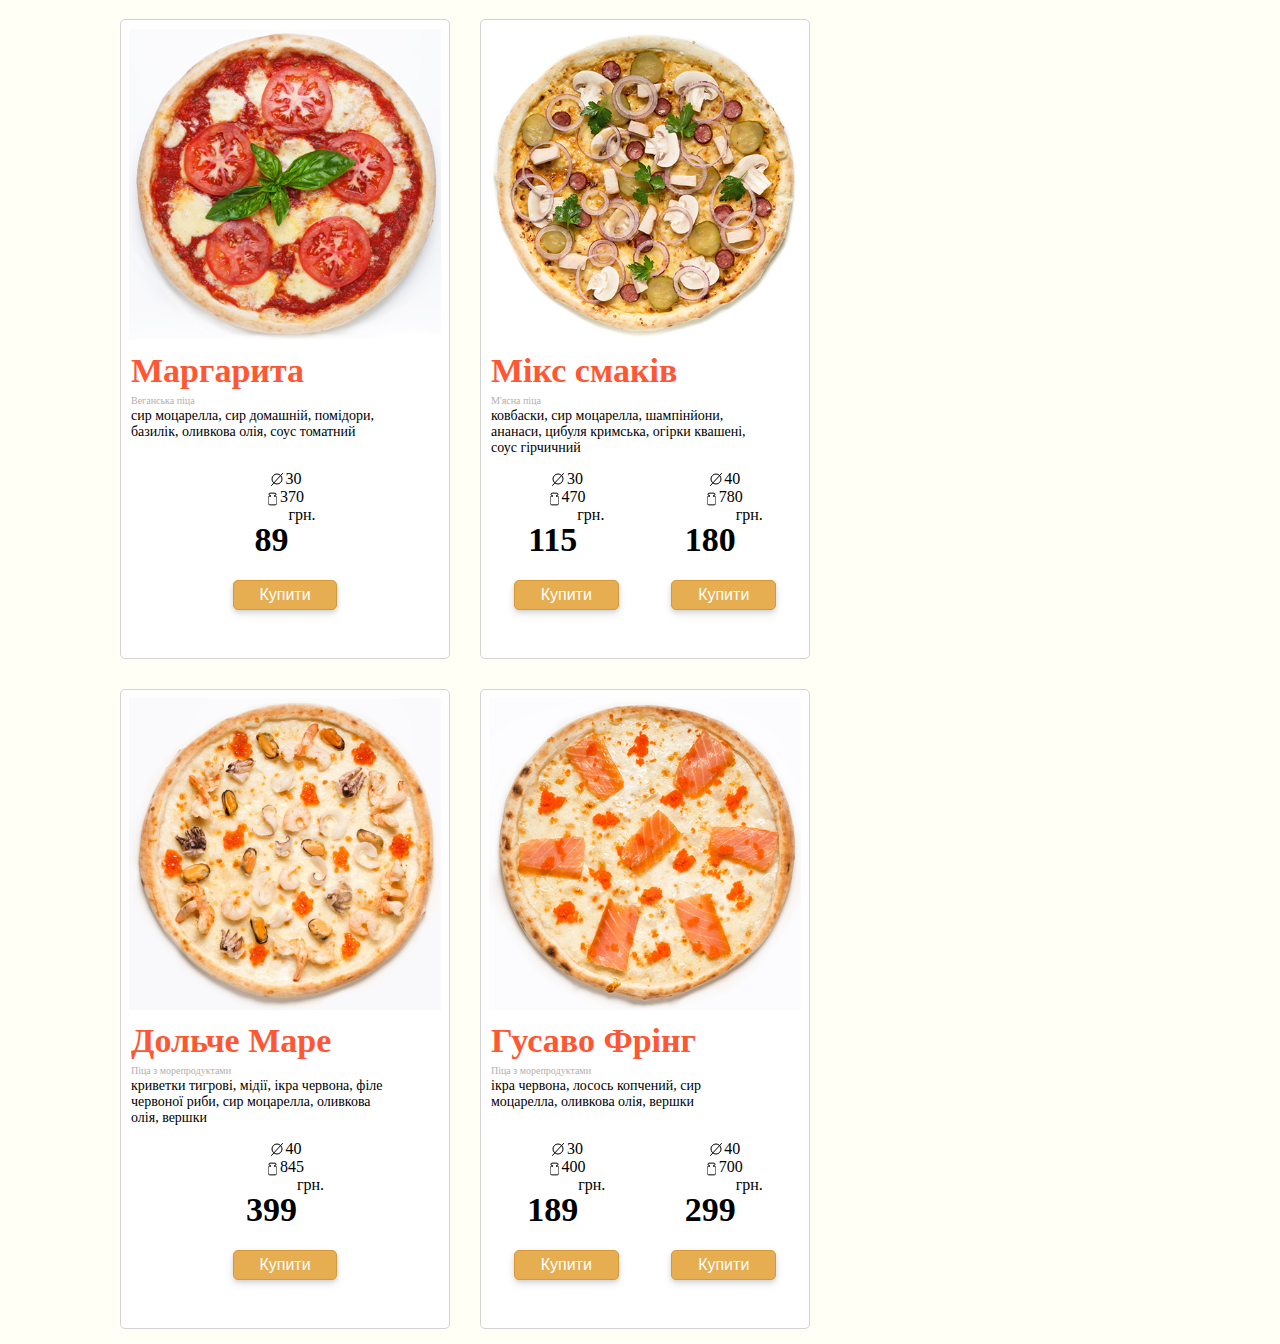
==== commit 8b7604d9: "df" ====
--- a/Frontend/www/index.html
+++ b/Frontend/www/index.html
@@ -4,12 +4,7 @@
     <meta charset="UTF-8">
     <meta>
     <title>Pizza</title>
-    <link rel="stylesheet" type="text/css" href="main.css">fffff
-    <!-- Add this to your head section -->
-<link href="https://cdn.webdatarocks.com/latest/webdatarocks.min.css" rel="stylesheet" />
-<script src="https://cdn.webdatarocks.com/latest/webdatarocks.toolbar.min.js"></script>
-<script src="https://cdn.webdatarocks.com/latest/webdatarocks.js"></script>
-
+    <link rel="stylesheet" type="text/css" href="main.css">
 </head>
 <body>
 <div class="list">
@@ -24,7 +19,7 @@
             <img src="assets/images/discount.svg" class="pizza-hat"/>
         </div>
         <div class="delivery-info">
-            <div class="main-info">
+            <div class="main-info">asdfasdfasd
             <div class="info-details">
                 <span class="phone">
                     (044) 222 5 222
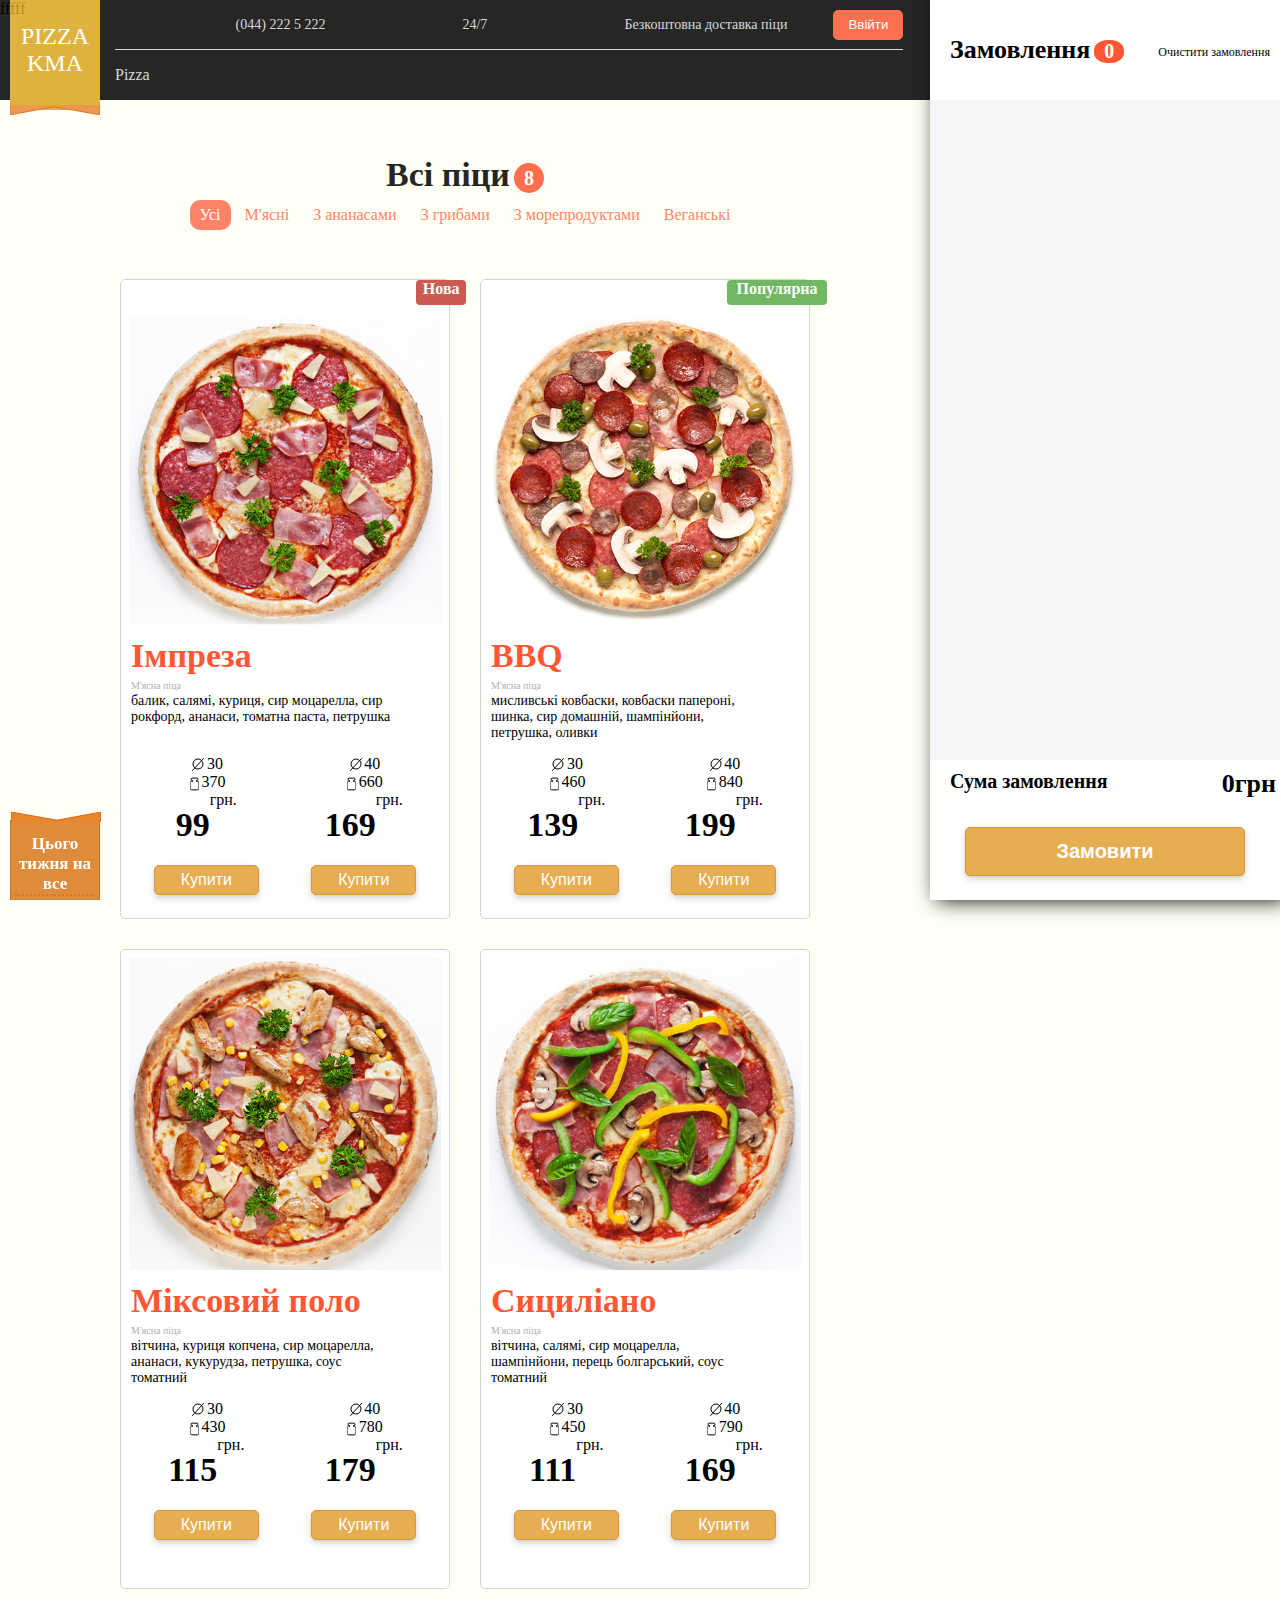
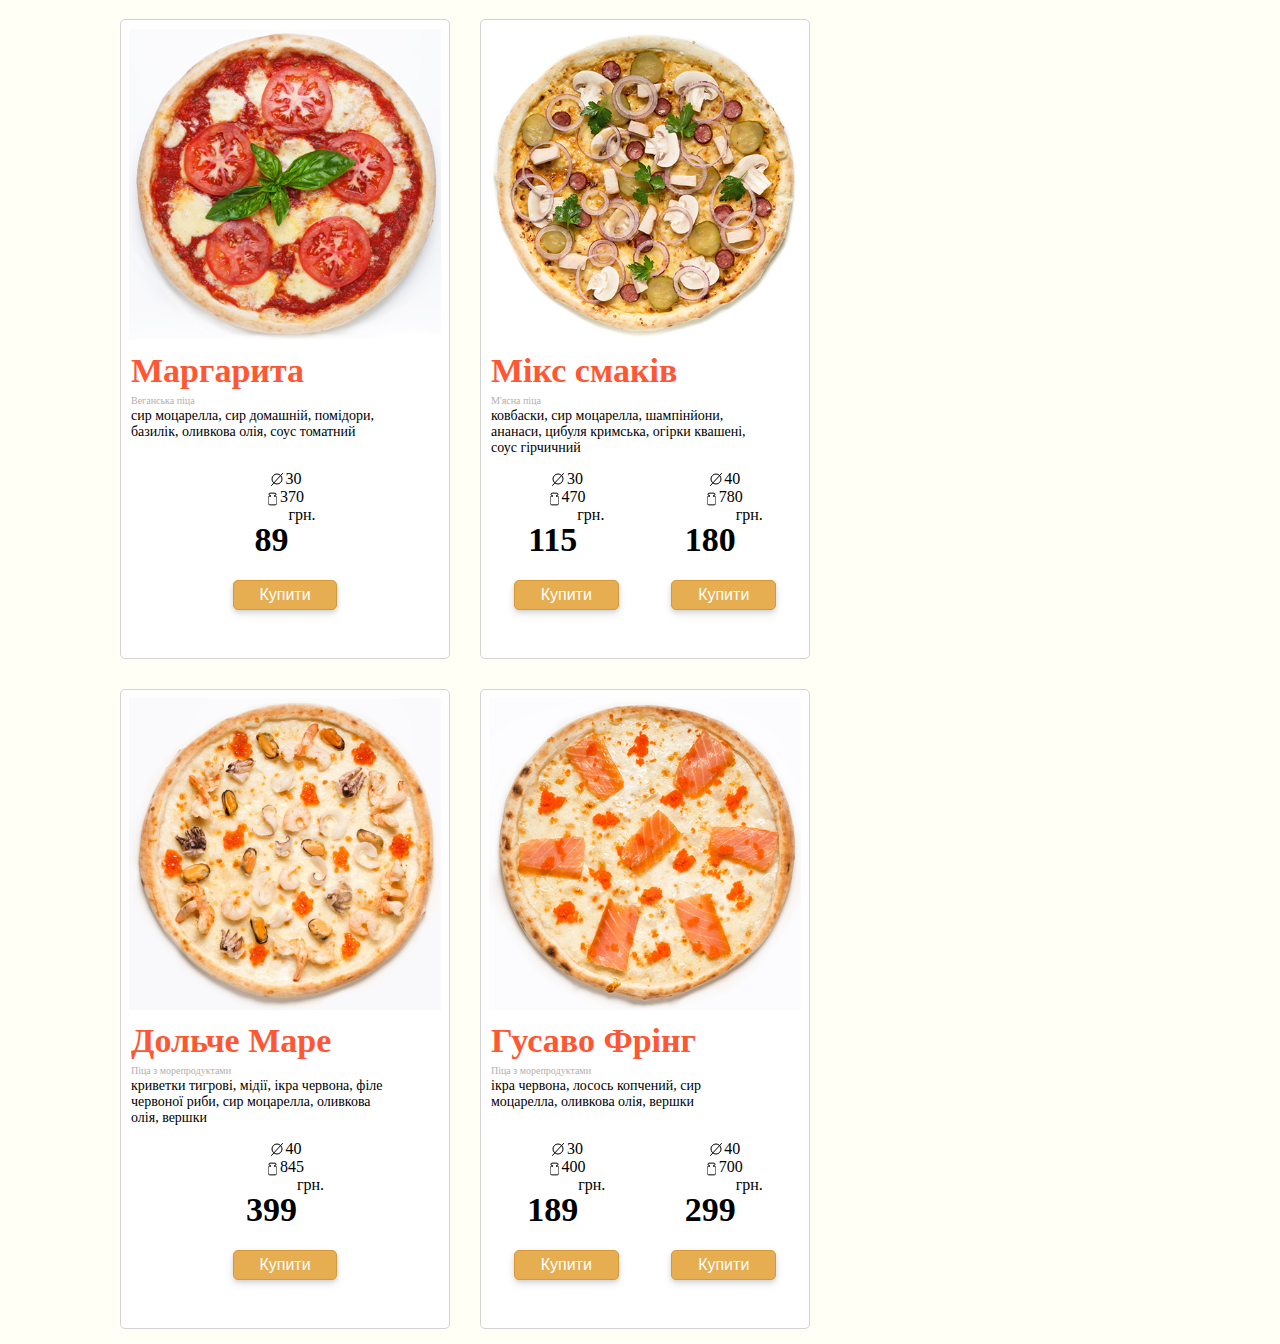
==== commit 200ff68b: "Merge ebee64a44ef0de07aec5b218bd5f75aa26e57c8d into 8b7604d9a06c9c21008667732a26c85239cdfc0a" ====
--- a/Frontend/www/index.html
+++ b/Frontend/www/index.html
@@ -4,7 +4,12 @@
     <meta charset="UTF-8">
     <meta>
     <title>Pizza</title>
-    <link rel="stylesheet" type="text/css" href="main.css">
+    <link rel="stylesheet" type="text/css" href="main.css">fffff
+    <!-- Add this to your head section -->
+<link href="https://cdn.webdatarocks.com/latest/webdatarocks.min.css" rel="stylesheet" />
+<script src="https://cdn.webdatarocks.com/latest/webdatarocks.toolbar.min.js"></script>
+<script src="https://cdn.webdatarocks.com/latest/webdatarocks.js"></script>
+
 </head>
 <body>
 <div class="list">
